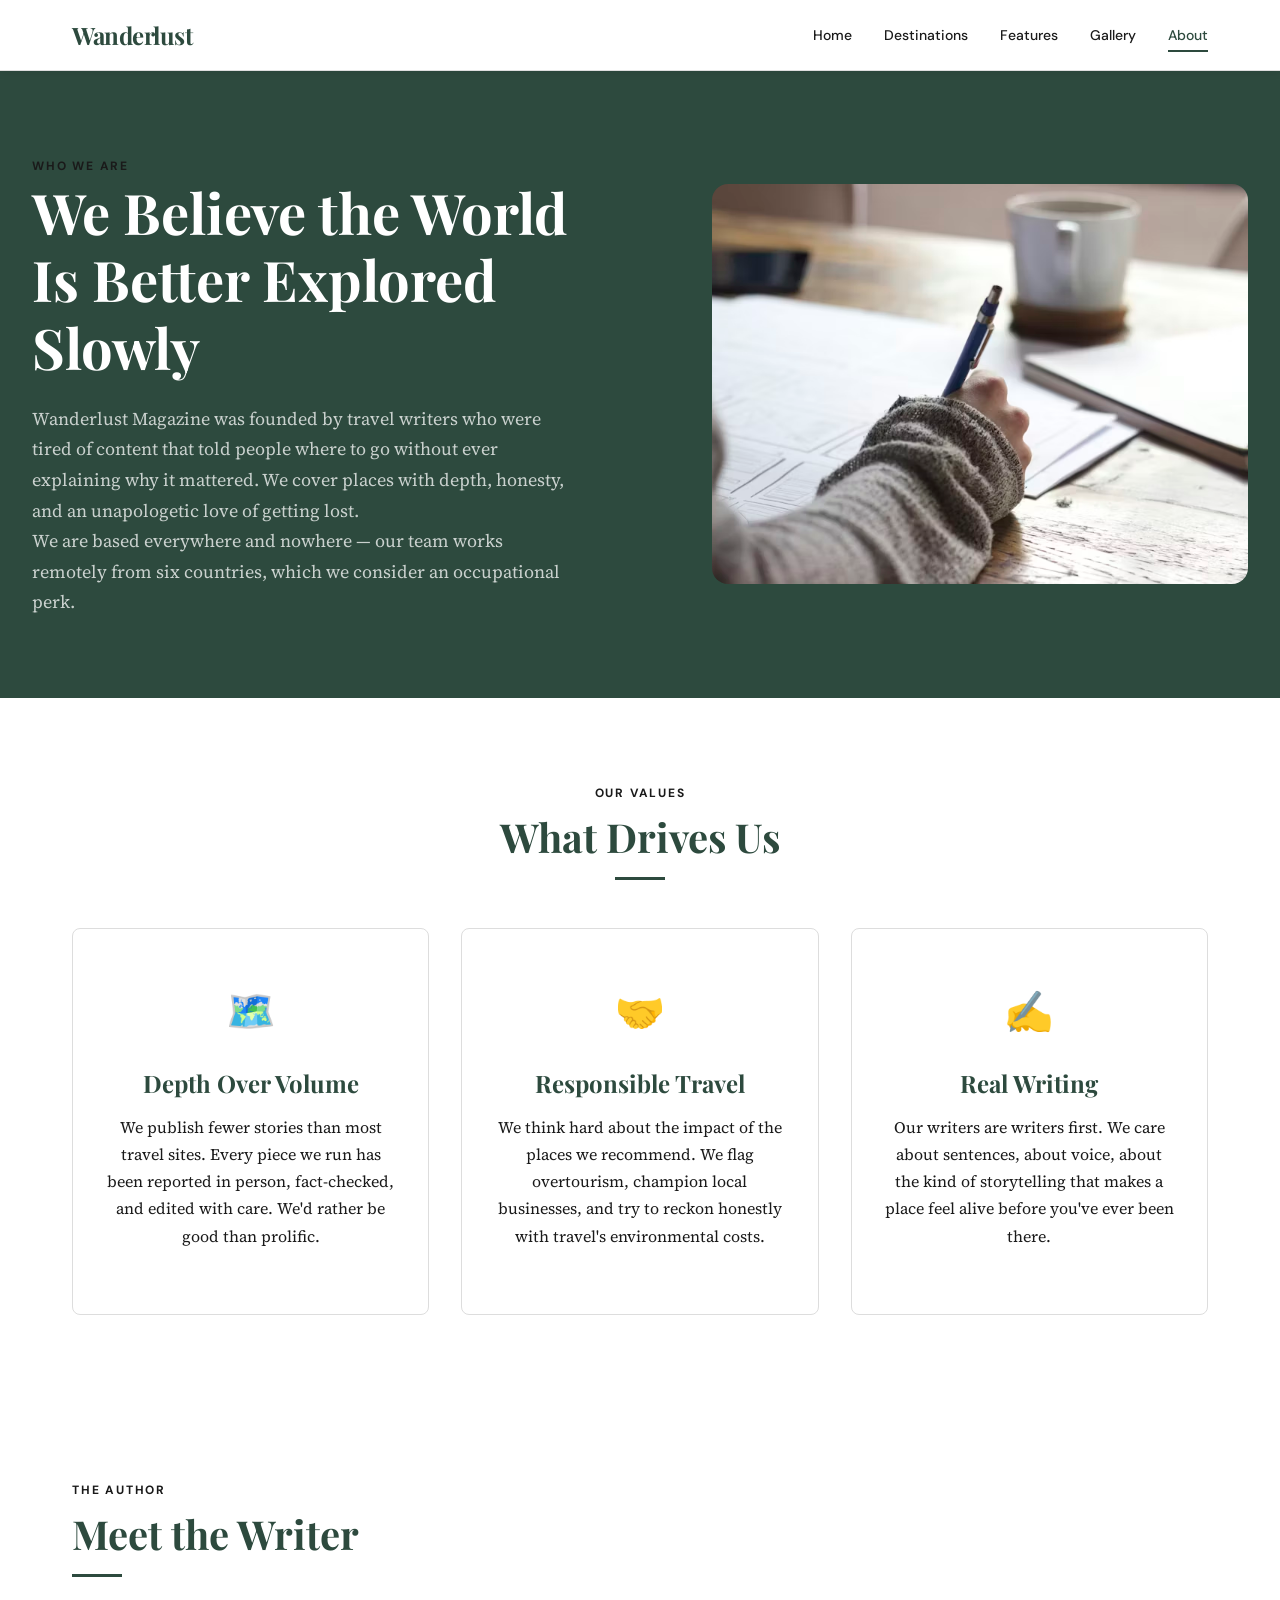
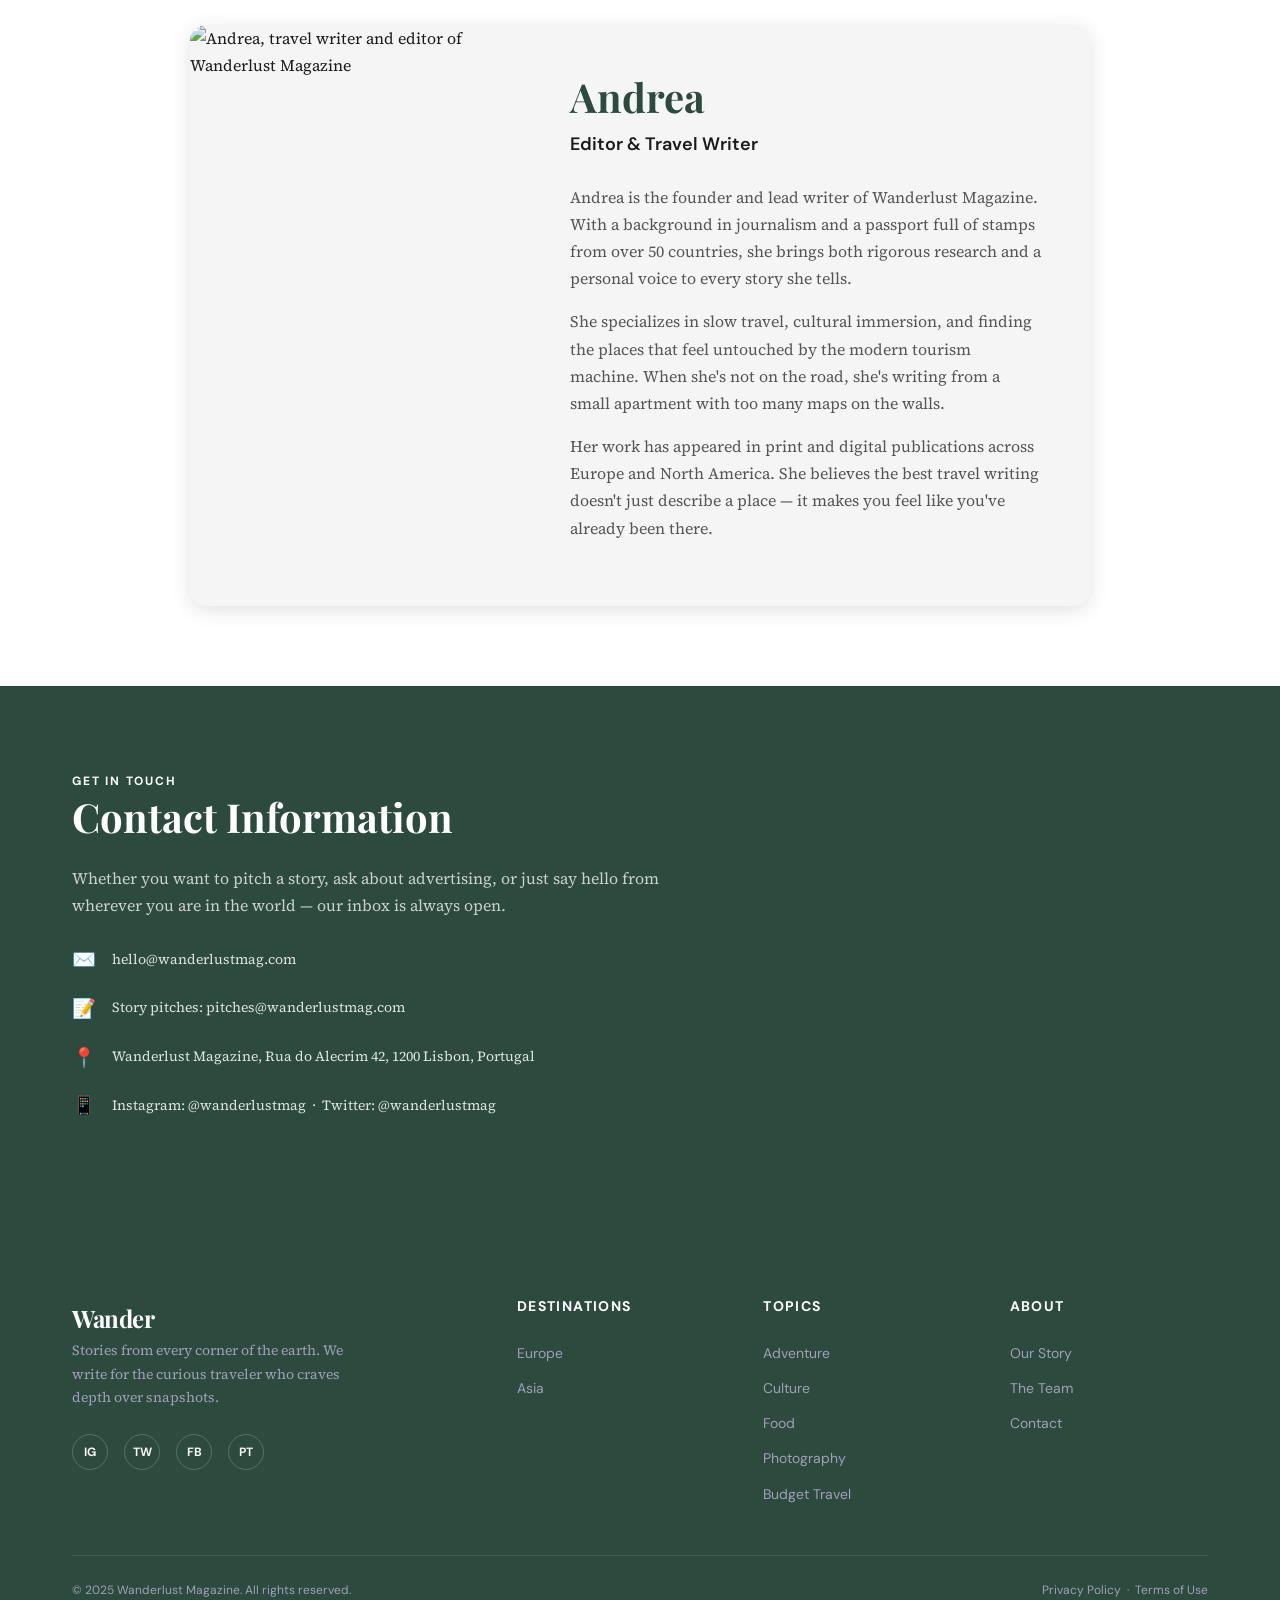
==== travel_magazine/about.html @ 251ea029 "Add files via upload" ====
<!DOCTYPE html>
<html lang="en">
<head>
  <meta charset="UTF-8" />
  <meta name="viewport" content="width=device-width, initial-scale=1.0" />
  <title>About Wanderlust Magazine – Our Story, Mission & Team</title>
  <meta name="description" content="Meet the team behind Wanderlust Magazine. We are travel writers, photographers, and storytellers devoted to finding the world's most overlooked and beautiful places." />
  <link rel="preconnect" href="https://fonts.googleapis.com" />
  <link rel="preconnect" href="https://fonts.gstatic.com" crossorigin />
  <link href="https://fonts.googleapis.com/css2?family=Playfair+Display:ital,wght@0,400;0,700;1,400&family=Source+Serif+4:ital,wght@0,300;0,400;1,300&family=DM+Sans:wght@400;500;600;700&display=swap" rel="stylesheet" />
  <link rel="stylesheet" href="assets/css/style.css" />

  <!-- Extra styles for single-author layout -->
  <style>
    .author-section {
      background: var(--color-white);
    }

    .author-card {
      display: grid;
      grid-template-columns: 300px 1fr;
      gap: var(--space-2xl);
      align-items: start;
      background: var(--color-light);
      border-radius: var(--radius-lg);
      overflow: hidden;
      box-shadow: var(--shadow-md);
      max-width: 900px;
      margin: 0 auto;
    }

    .author-card img {
      width: 100%;
      height: 380px;
      object-fit: cover;
      display: block;
    }

    .author-card-body {
      padding: var(--space-xl) var(--space-xl) var(--space-xl) 0;
    }

    .author-card-body h2 {
      margin-bottom: var(--space-xs);
    }

    .author-card-body .team-role {
      font-family: var(--font-ui);
      font-size: var(--fs-md);
      font-weight: 600;
      color: var(--color-text);
      margin-bottom: var(--space-md);
      display: block;
    }

    .author-card-body p {
      color: var(--color-text-light);
      margin-bottom: var(--space-sm);
    }

    @media (max-width: 768px) {
      .author-card {
        grid-template-columns: 1fr;
      }
      .author-card img {
        height: 300px;
      }
      .author-card-body {
        padding: var(--space-lg);
      }
    }

    /* Contact info only — no form box */
    .contact-info-only {
      background: var(--color-primary);
      padding: var(--space-2xl) 0;
    }

    .contact-info-only .inner {
      max-width: 600px;
    }

    .contact-info-only h2 {
      color: var(--color-white);
      margin-bottom: var(--space-md);
    }

    .contact-info-only p {
      color: rgba(255, 255, 255, 0.75);
      margin-bottom: var(--space-md);
    }

    .contact-detail {
      display: flex;
      align-items: center;
      gap: var(--space-sm);
      margin-bottom: var(--space-sm);
    }

    .contact-detail .icon {
      font-size: 1.2rem;
    }

    .contact-detail p {
      color: rgba(255, 255, 255, 0.85);
      margin: 0;
      font-size: var(--fs-sm);
    }
  </style>
</head>
<body>

  <header class="site-header">
    <div class="container">
      <nav class="nav-wrapper" aria-label="Main navigation">
        <a href="index.html" class="site-logo">Wander<span>lust</span></a>
        <div class="main-nav" id="main-nav">
          <ul>
            <li><a href="index.html">Home</a></li>
            <li><a href="category.html">Destinations</a></li>
            <li><a href="article.html">Features</a></li>
            <li><a href="gallery.html">Gallery</a></li>
            <li><a href="about.html" class="active">About</a></li>
          </ul>
        </div>
        <button class="hamburger" id="hamburger" aria-label="Toggle menu" aria-expanded="false">
          <span></span><span></span><span></span>
        </button>
      </nav>
    </div>
  </header>

  <main>

   
    <section class="section about-hero" aria-labelledby="about-heading">
      <div class="container" style="display: contents;">
        <div class="about-hero-text container">
          <span class="section-label">Who We Are</span>
          <h1 id="about-heading">We Believe the World Is Better Explored Slowly</h1>
          <p>Wanderlust Magazine was founded by travel writers who were tired of content that told people where to go without ever explaining why it mattered. We cover places with depth, honesty, and an unapologetic love of getting lost.</p>
          <p>We are based everywhere and nowhere — our team works remotely from six countries, which we consider an occupational perk.</p>
        </div>
        <div class="about-hero-image container">
          <img
            src="assets/images/about-hero.jpg"
            alt="writer working"
            loading="lazy"
          />
        </div>
      </div>
    </section>

    <section class="section mission-section" aria-labelledby="mission-heading">
      <div class="container">
        <div class="section-header" style="text-align: center;">
          <span class="section-label">Our Values</span>
          <h2 id="mission-heading">What Drives Us</h2>
          <div class="section-divider" style="margin: var(--space-sm) auto 0;"></div>
        </div>
        <div class="mission-grid">
          <div class="mission-card">
            <div class="mission-icon" aria-hidden="true">🗺️</div>
            <h3>Depth Over Volume</h3>
            <p>We publish fewer stories than most travel sites. Every piece we run has been reported in person, fact-checked, and edited with care. We'd rather be good than prolific.</p>
          </div>
          <div class="mission-card">
            <div class="mission-icon" aria-hidden="true">🤝</div>
            <h3>Responsible Travel</h3>
            <p>We think hard about the impact of the places we recommend. We flag overtourism, champion local businesses, and try to reckon honestly with travel's environmental costs.</p>
          </div>
          <div class="mission-card">
            <div class="mission-icon" aria-hidden="true">✍️</div>
            <h3>Real Writing</h3>
            <p>Our writers are writers first. We care about sentences, about voice, about the kind of storytelling that makes a place feel alive before you've ever been there.</p>
          </div>
        </div>
      </div>
    </section>

    <!-- AUTHOR SECTION — single author, Andrea -->
    <section class="section author-section" aria-labelledby="author-heading">
      <div class="container">
        <div class="section-header">
          <span class="section-label">The Author</span>
          <h2 id="author-heading">Meet the Writer</h2>
          <div class="section-divider"></div>
        </div>

        <div class="author-card">

          <img
            src="assets/images/Andrea.jpg"
            alt="Andrea, travel writer and editor of Wanderlust Magazine"
          />
          <div class="author-card-body">
            <h2>Andrea</h2>
            <span class="team-role">Editor &amp; Travel Writer</span>
            <p>Andrea is the founder and lead writer of Wanderlust Magazine. With a background in journalism and a passport full of stamps from over 50 countries, she brings both rigorous research and a personal voice to every story she tells.</p>
            <p>She specializes in slow travel, cultural immersion, and finding the places that feel untouched by the modern tourism machine. When she's not on the road, she's writing from a small apartment with too many maps on the walls.</p>
            <p>Her work has appeared in print and digital publications across Europe and North America. She believes the best travel writing doesn't just describe a place — it makes you feel like you've already been there.</p>
          </div>
        </div>

      </div>
    </section>

   
    <section class="contact-info-only" aria-labelledby="contact-heading">
      <div class="container">
        <div class="inner">
          <span class="section-label" style="color: var(--color-white);">Get in Touch</span>
          <h2 id="contact-heading">Contact Information</h2>
          <p>Whether you want to pitch a story, ask about advertising, or just say hello from wherever you are in the world — our inbox is always open.</p>

          <div class="contact-detail">
            <span class="icon" aria-hidden="true">✉️</span>
            <p>hello@wanderlustmag.com</p>
          </div>
          <div class="contact-detail">
            <span class="icon" aria-hidden="true">📝</span>
            <p>Story pitches: pitches@wanderlustmag.com</p>
          </div>
          <div class="contact-detail">
            <span class="icon" aria-hidden="true">📍</span>
            <p>Wanderlust Magazine, Rua do Alecrim 42, 1200 Lisbon, Portugal</p>
          </div>
          <div class="contact-detail">
            <span class="icon" aria-hidden="true">📱</span>
            <p>Instagram: @wanderlustmag &nbsp;·&nbsp; Twitter: @wanderlustmag</p>
          </div>
        </div>
      </div>
    </section>

  </main>

  <footer class="site-footer">
    <div class="container">
      <div class="footer-grid">
        <div class="footer-brand">
          <a href="index.html" class="site-logo">Wander<span>lust</span></a>
          <p>Stories from every corner of the earth. We write for the curious traveler who craves depth over snapshots.</p>
          <div class="footer-socials">
            <a href="#" aria-label="Instagram">IG</a>
            <a href="#" aria-label="Twitter">TW</a>
            <a href="#" aria-label="Facebook">FB</a>
            <a href="#" aria-label="Pinterest">PT</a>
          </div>
        </div>
        <nav class="footer-col" aria-label="Destinations">
          <h4>Destinations</h4>
          <ul>
            <li><a href="category.html">Europe</a></li>
            <li><a href="category.html">Asia</a></li>
          </ul>
        </nav>
        <nav class="footer-col" aria-label="Topics">
          <h4>Topics</h4>
          <ul>
            <li><a href="category.html">Adventure</a></li>
            <li><a href="category.html">Culture</a></li>
            <li><a href="category.html">Food</a></li>
            <li><a href="gallery.html">Photography</a></li>
            <li><a href="category.html">Budget Travel</a></li>
          </ul>
        </nav>
        <nav class="footer-col" aria-label="About">
          <h4>About</h4>
          <ul>
            <li><a href="about.html">Our Story</a></li>
            <li><a href="about.html">The Team</a></li>
            <li><a href="about.html">Contact</a></li>
          </ul>
        </nav>
      </div>
      <div class="footer-bottom">
        <p>&copy; 2025 Wanderlust Magazine. All rights reserved.</p>
        <p>Privacy Policy &nbsp;·&nbsp; Terms of Use</p>
      </div>
    </div>
  </footer>

  <script>
    const hamburger = document.getElementById('hamburger');
    const mainNav = document.getElementById('main-nav');
    hamburger.addEventListener('click', function () {
      mainNav.classList.toggle('open');
      hamburger.classList.toggle('open');
      hamburger.setAttribute('aria-expanded', mainNav.classList.contains('open'));
    });
  </script>

</body>
</html>
---- travel_magazine/assets/css/style.css ----
/* =============================================
   WANDERLUST MAGAZINE — MAIN STYLESHEET
   CMI 3315 | Project 2 | Spring 2026
   ============================================= */

/* --- CSS Custom Properties (Variables) --- */
:root {
  /* Colors */
  --color-primary: #2d4a3e;
  --color-accent: #2d4a3e;
  --color-accent-dark: #1e3329;
  --color-light: #f5f5f5;
  --color-white: #ffffff;
  --color-text: #1a1a1a;
  --color-text-light: #555555;
  --color-border: #dddddd;
  --color-card-bg: #ffffff;
  --color-footer-bg: #2d4a3e;

  /* Fonts */
  --font-heading: 'Playfair Display', Georgia, serif;
  --font-body: 'Source Serif 4', Georgia, serif;
  --font-ui: 'DM Sans', Arial, sans-serif;

  /* Font Sizes */
  --fs-xs: 0.75rem;
  --fs-sm: 0.875rem;
  --fs-base: 1rem;
  --fs-md: 1.125rem;
  --fs-lg: 1.25rem;
  --fs-xl: 1.5rem;
  --fs-2xl: 2rem;
  --fs-3xl: 2.5rem;
  --fs-4xl: 3.5rem;
  --fs-5xl: 4.5rem;

  /* Spacing */
  --space-xs: 0.5rem;
  --space-sm: 1rem;
  --space-md: 1.5rem;
  --space-lg: 2rem;
  --space-xl: 3rem;
  --space-2xl: 5rem;

  /* Border Radius */
  --radius-sm: 4px;
  --radius-md: 8px;
  --radius-lg: 16px;

  /* Shadows */
  --shadow-sm: 0 2px 8px rgba(0, 0, 0, 0.08);
  --shadow-md: 0 4px 20px rgba(0, 0, 0, 0.12);
  --shadow-lg: 0 8px 40px rgba(0, 0, 0, 0.16);

  /* Transitions */
  --transition: 0.3s ease;
}

/* --- Reset & Base --- */
*, *::before, *::after {
  box-sizing: border-box;
  margin: 0;
  padding: 0;
}

html {
  scroll-behavior: smooth;
}

body {
  font-family: var(--font-body);
  font-size: var(--fs-base);
  color: var(--color-text);
  background-color: var(--color-light);
  line-height: 1.7;
}

img {
  max-width: 100%;
  height: auto;
  display: block;
}

a {
  color: inherit;
  text-decoration: none;
}

ul {
  list-style: none;
}

/* --- Typography --- */
h1, h2, h3, h4, h5 {
  font-family: var(--font-heading);
  line-height: 1.2;
  color: var(--color-primary);
}

h1 { font-size: var(--fs-4xl); }
h2 { font-size: var(--fs-3xl); }
h3 { font-size: var(--fs-2xl); }
h4 { font-size: var(--fs-xl); }
h5 { font-size: var(--fs-lg); }

p { margin-bottom: var(--space-sm); }

.section-label {
  font-family: var(--font-ui);
  font-size: var(--fs-xs);
  font-weight: 700;
  letter-spacing: 0.15em;
  text-transform: uppercase;
  color: var(--color-text);
}

/* --- Layout Utilities --- */
.container {
  max-width: 1200px;
  margin: 0 auto;
  padding: 0 var(--space-lg);
}

.section {
  padding: var(--space-2xl) 0;
}

/* --- Keyframe Animations --- */
@keyframes fadeInUp {
  from {
    opacity: 0;
    transform: translateY(30px);
  }
  to {
    opacity: 1;
    transform: translateY(0);
  }
}

@keyframes fadeIn {
  from { opacity: 0; }
  to   { opacity: 1; }
}

@keyframes slideInLeft {
  from {
    opacity: 0;
    transform: translateX(-30px);
  }
  to {
    opacity: 1;
    transform: translateX(0);
  }
}

@keyframes underlineGrow {
  from { width: 0; }
  to   { width: 100%; }
}

/* --- Navigation --- */
.site-header {
  background-color: var(--color-white);
  border-bottom: 1px solid var(--color-border);
  position: sticky;
  top: 0;
  z-index: 100;
  box-shadow: var(--shadow-sm);
}

.nav-wrapper {
  display: flex;
  align-items: center;
  justify-content: space-between;
  height: 70px;
}

.site-logo {
  font-family: var(--font-heading);
  font-size: var(--fs-xl);
  font-weight: 700;
  color: var(--color-primary);
  letter-spacing: -0.02em;
}

.site-logo span {
  color: var(--color-accent);
}

.main-nav ul {
  display: flex;
  gap: var(--space-lg);
  align-items: center;
}

.main-nav a {
  font-family: var(--font-ui);
  font-size: var(--fs-sm);
  font-weight: 500;
  color: var(--color-text);
  padding: var(--space-xs) 0;
  position: relative;
  transition: color var(--transition);
}

.main-nav a::after {
  content: '';
  position: absolute;
  bottom: 0;
  left: 0;
  width: 0;
  height: 2px;
  background-color: var(--color-accent);
  transition: width var(--transition);
}

.main-nav a:hover {
  color: var(--color-accent);
}

.main-nav a:hover::after {
  width: 100%;
}

.main-nav a.active {
  color: var(--color-accent);
}

.main-nav a.active::after {
  width: 100%;
}

/* Hamburger Menu */
.hamburger {
  display: none;
  flex-direction: column;
  gap: 5px;
  cursor: pointer;
  background: none;
  border: none;
  padding: var(--space-xs);
}

.hamburger span {
  display: block;
  width: 25px;
  height: 2px;
  background-color: var(--color-primary);
  transition: var(--transition);
}

.hamburger.open span:nth-child(1) {
  transform: translateY(7px) rotate(45deg);
}
.hamburger.open span:nth-child(2) {
  opacity: 0;
}
.hamburger.open span:nth-child(3) {
  transform: translateY(-7px) rotate(-45deg);
}

/* --- Footer --- */
.site-footer {
  background-color: var(--color-footer-bg);
  color: var(--color-light);
  padding: var(--space-2xl) 0 var(--space-lg);
}

.footer-grid {
  display: grid;
  grid-template-columns: 2fr 1fr 1fr 1fr;
  gap: var(--space-xl);
  margin-bottom: var(--space-xl);
}

.footer-brand .site-logo {
  color: var(--color-white);
  margin-bottom: var(--space-sm);
}

.footer-brand p {
  font-size: var(--fs-sm);
  color: #a0a0b8;
  margin-bottom: var(--space-md);
  max-width: 280px;
}

.footer-socials {
  display: flex;
  gap: var(--space-sm);
}

.footer-socials a {
  display: flex;
  align-items: center;
  justify-content: center;
  width: 36px;
  height: 36px;
  border: 1px solid rgba(255, 255, 255, 0.2);
  border-radius: 50%;
  font-family: var(--font-ui);
  font-size: var(--fs-xs);
  font-weight: 700;
  color: var(--color-light);
  transition: var(--transition);
}

.footer-socials a:hover {
  background-color: var(--color-accent);
  border-color: var(--color-accent);
}

.footer-col h4 {
  font-family: var(--font-ui);
  font-size: var(--fs-sm);
  font-weight: 700;
  letter-spacing: 0.1em;
  text-transform: uppercase;
  color: var(--color-white);
  margin-bottom: var(--space-md);
}

.footer-col ul {
  display: flex;
  flex-direction: column;
  gap: var(--space-xs);
}

.footer-col a {
  font-family: var(--font-ui);
  font-size: var(--fs-sm);
  color: #a0a0b8;
  transition: color var(--transition);
}

.footer-col a:hover {
  color: var(--color-accent);
}

.footer-bottom {
  border-top: 1px solid rgba(255, 255, 255, 0.1);
  padding-top: var(--space-md);
  display: flex;
  justify-content: space-between;
  align-items: center;
}

.footer-bottom p {
  font-family: var(--font-ui);
  font-size: var(--fs-xs);
  color: #a0a0b8;
  margin: 0;
}

/* --- Article Cards --- */
.article-card {
  background: var(--color-card-bg);
  border-radius: var(--radius-md);
  overflow: hidden;
  box-shadow: var(--shadow-sm);
  transition: transform var(--transition), box-shadow var(--transition);
  animation: fadeInUp 0.6s ease both;
}

.article-card:hover {
  transform: translateY(-6px);
  box-shadow: var(--shadow-md);
}

.card-image {
  width: 100%;
  height: 200px;
  object-fit: cover;
  transition: transform 0.4s ease;
}

.article-card:hover .card-image {
  transform: scale(1.04);
}

.card-image-wrapper {
  overflow: hidden;
}

.card-body {
  padding: var(--space-md);
}

.card-category {
  font-family: var(--font-ui);
  font-size: var(--fs-xs);
  font-weight: 700;
  letter-spacing: 0.1em;
  text-transform: uppercase;
  color: var(--color-text);
  margin-bottom: var(--space-xs);
}

.card-title {
  font-family: var(--font-heading);
  font-size: var(--fs-lg);
  line-height: 1.3;
  margin-bottom: var(--space-xs);
  color: var(--color-primary);
}

.card-title a:hover {
  color: var(--color-accent);
}

.card-excerpt {
  font-size: var(--fs-sm);
  color: var(--color-text-light);
  line-height: 1.6;
  margin-bottom: var(--space-sm);
}

.card-meta {
  font-family: var(--font-ui);
  font-size: var(--fs-xs);
  color: var(--color-text-light);
  display: flex;
  gap: var(--space-sm);
}

/* --- Section Headers --- */
.section-header {
  margin-bottom: var(--space-xl);
}

.section-header h2 {
  margin-top: var(--space-xs);
  margin-bottom: var(--space-xs);
}

.section-divider {
  width: 50px;
  height: 3px;
  background-color: var(--color-accent);
  margin-top: var(--space-sm);
}

/* =============================================
   HOMEPAGE STYLES
   ============================================= */

/* Hero Section */
.hero {
  position: relative;
  height: 85vh;
  min-height: 500px;
  overflow: hidden;
  display: flex;
  align-items: flex-end;
}

.hero-image {
  position: absolute;
  inset: 0;
  width: 100%;
  height: 100%;
  object-fit: cover;
}

.hero-overlay {
  position: absolute;
  inset: 0;
  background: linear-gradient(
    to top,
    rgba(26, 26, 46, 0.92) 0%,
    rgba(26, 26, 46, 0.4) 60%,
    transparent 100%
  );
}

.hero-content {
  position: relative;
  z-index: 2;
  padding: var(--space-2xl) 0;
  animation: fadeInUp 0.8s ease both;
}

.hero-content .section-label {
  color: var(--color-accent);
  margin-bottom: var(--space-sm);
}

.hero-title {
  font-size: var(--fs-5xl);
  color: var(--color-white);
  max-width: 700px;
  margin-bottom: var(--space-md);
  line-height: 1.1;
}

.hero-excerpt {
  font-size: var(--fs-md);
  color: rgba(255, 255, 255, 0.8);
  max-width: 550px;
  margin-bottom: var(--space-lg);
}

.hero-meta {
  font-family: var(--font-ui);
  font-size: var(--fs-sm);
  color: rgba(255, 255, 255, 0.6);
  margin-bottom: var(--space-md);
}

.btn {
  display: inline-block;
  font-family: var(--font-ui);
  font-size: var(--fs-sm);
  font-weight: 600;
  padding: 0.75rem 1.75rem;
  border-radius: var(--radius-sm);
  transition: var(--transition);
  cursor: pointer;
}

.btn-primary {
  background-color: var(--color-accent);
  color: var(--color-white);
}

.btn-primary:hover {
  background-color: var(--color-accent-dark);
}

.btn-outline {
  border: 2px solid var(--color-accent);
  color: var(--color-accent);
  background: transparent;
}

.btn-outline:hover {
  background-color: var(--color-accent);
  color: var(--color-white);
}

/* Recent Articles Grid */
.articles-grid {
  display: grid;
  grid-template-columns: repeat(3, 1fr);
  gap: var(--space-lg);
}

/* Featured Section (2-col) */
.featured-grid {
  display: grid;
  grid-template-columns: 1.5fr 1fr;
  gap: var(--space-lg);
}

.featured-card {
  background: var(--color-card-bg);
  border-radius: var(--radius-md);
  overflow: hidden;
  box-shadow: var(--shadow-sm);
  transition: transform var(--transition), box-shadow var(--transition);
}

.featured-card:hover {
  transform: translateY(-5px);
  box-shadow: var(--shadow-md);
}

.featured-card img {
  width: 100%;
  height: 340px;
  object-fit: cover;
  transition: transform 0.4s ease;
}

.featured-card:hover img {
  transform: scale(1.03);
}

.featured-card-img-wrap {
  overflow: hidden;
}

.featured-card .card-body {
  padding: var(--space-lg);
}

.featured-card .card-title {
  font-size: var(--fs-2xl);
}

.sidebar-cards {
  display: flex;
  flex-direction: column;
  gap: var(--space-md);
}

.sidebar-card {
  display: flex;
  gap: var(--space-md);
  background: var(--color-card-bg);
  border-radius: var(--radius-md);
  overflow: hidden;
  box-shadow: var(--shadow-sm);
  transition: transform var(--transition), box-shadow var(--transition);
}

.sidebar-card:hover {
  transform: translateY(-3px);
  box-shadow: var(--shadow-md);
}

.sidebar-card img {
  width: 130px;
  height: 100%;
  min-height: 110px;
  object-fit: cover;
  flex-shrink: 0;
  transition: transform 0.4s ease;
}

.sidebar-card:hover img {
  transform: scale(1.05);
}

.sidebar-card-img-wrap {
  overflow: hidden;
  flex-shrink: 0;
}

.sidebar-card .card-body {
  padding: var(--space-sm);
  display: flex;
  flex-direction: column;
  justify-content: center;
}

.sidebar-card .card-title {
  font-size: var(--fs-base);
}

/* Newsletter Banner */
.newsletter-section {
  background-color: var(--color-primary);
  padding: var(--space-2xl) 0;
  text-align: center;
}

.newsletter-section h2 {
  color: var(--color-white);
  margin-bottom: var(--space-xs);
}

.newsletter-section p {
  color: rgba(255, 255, 255, 0.7);
  margin-bottom: var(--space-lg);
}

.newsletter-form {
  display: flex;
  justify-content: center;
  gap: var(--space-sm);
  max-width: 500px;
  margin: 0 auto;
}

.newsletter-form input {
  flex: 1;
  padding: 0.75rem var(--space-md);
  border: none;
  border-radius: var(--radius-sm);
  font-family: var(--font-ui);
  font-size: var(--fs-sm);
}

.newsletter-form input:focus {
  outline: 2px solid var(--color-accent);
}

/* =============================================
   ARTICLE PAGE STYLES
   ============================================= */

.article-hero {
  position: relative;
  height: 60vh;
  min-height: 400px;
  overflow: hidden;
  display: flex;
  align-items: flex-end;
}

.article-hero img {
  position: absolute;
  inset: 0;
  width: 100%;
  height: 100%;
  object-fit: cover;
}

.article-hero-overlay {
  position: absolute;
  inset: 0;
  background: linear-gradient(
    to top,
    rgba(26, 26, 46, 0.88) 0%,
    rgba(26, 26, 46, 0.3) 60%,
    transparent 100%
  );
}

.article-hero-content {
  position: relative;
  z-index: 2;
  padding-bottom: var(--space-xl);
  animation: fadeInUp 0.7s ease both;
}

.article-hero-content h1 {
  color: var(--color-white);
  font-size: var(--fs-4xl);
  max-width: 800px;
  margin-bottom: var(--space-md);
}

.article-byline {
  font-family: var(--font-ui);
  font-size: var(--fs-sm);
  color: rgba(255, 255, 255, 0.7);
  display: flex;
  gap: var(--space-md);
}

/* Article layout: main content + sidebar */
.article-layout {
  display: grid;
  grid-template-columns: 1fr 300px;
  gap: var(--space-2xl);
  padding: var(--space-2xl) 0;
}

.article-body {
  font-size: var(--fs-md);
  line-height: 1.8;
  color: var(--color-text);
  max-width: 720px;
}

.article-body p {
  margin-bottom: var(--space-md);
}

.article-body h2 {
  font-size: var(--fs-2xl);
  margin: var(--space-xl) 0 var(--space-md);
}

.article-body h3 {
  font-size: var(--fs-xl);
  margin: var(--space-lg) 0 var(--space-sm);
}

/* Pull Quote */
.pull-quote {
  border-left: 4px solid var(--color-accent);
  padding: var(--space-md) var(--space-xl);
  margin: var(--space-xl) 0;
  background-color: var(--color-white);
  border-radius: 0 var(--radius-md) var(--radius-md) 0;
}

.pull-quote blockquote {
  font-family: var(--font-heading);
  font-size: var(--fs-2xl);
  font-style: italic;
  color: var(--color-primary);
  line-height: 1.4;
}

.pull-quote cite {
  display: block;
  font-family: var(--font-ui);
  font-size: var(--fs-sm);
  color: var(--color-text-light);
  margin-top: var(--space-sm);
  font-style: normal;
}

/* Article Sidebar */
.article-sidebar {
  position: sticky;
  top: 90px;
  height: fit-content;
}

.sidebar-widget {
  background: var(--color-white);
  border-radius: var(--radius-md);
  padding: var(--space-lg);
  margin-bottom: var(--space-lg);
  box-shadow: var(--shadow-sm);
}

.sidebar-widget h3 {
  font-family: var(--font-ui);
  font-size: var(--fs-sm);
  font-weight: 700;
  text-transform: uppercase;
  letter-spacing: 0.1em;
  color: var(--color-text-light);
  margin-bottom: var(--space-md);
  padding-bottom: var(--space-xs);
  border-bottom: 2px solid var(--color-border);
}

.related-article {
  display: flex;
  gap: var(--space-sm);
  margin-bottom: var(--space-md);
  padding-bottom: var(--space-md);
  border-bottom: 1px solid var(--color-border);
}

.related-article:last-child {
  margin-bottom: 0;
  padding-bottom: 0;
  border-bottom: none;
}

.related-article img {
  width: 70px;
  height: 70px;
  object-fit: cover;
  border-radius: var(--radius-sm);
  flex-shrink: 0;
}

.related-article h4 {
  font-size: var(--fs-sm);
  line-height: 1.4;
}

.related-article h4 a:hover {
  color: var(--color-accent);
}

.related-article span {
  font-family: var(--font-ui);
  font-size: var(--fs-xs);
  color: var(--color-text-light);
}

/* Tags */
.article-tags {
  display: flex;
  flex-wrap: wrap;
  gap: var(--space-xs);
  margin-top: var(--space-xl);
}

.tag {
  font-family: var(--font-ui);
  font-size: var(--fs-xs);
  font-weight: 600;
  padding: 0.3rem 0.8rem;
  background: var(--color-light);
  border: 1px solid var(--color-border);
  border-radius: 100px;
  color: var(--color-text-light);
  transition: var(--transition);
}

.tag:hover {
  background: var(--color-accent);
  color: var(--color-white);
  border-color: var(--color-accent);
}

/* =============================================
   CATEGORY PAGE STYLES
   ============================================= */

.category-header {
  background-color: var(--color-primary);
  padding: var(--space-2xl) 0;
  text-align: center;
  animation: fadeIn 0.6s ease;
}

.category-header .section-label {
  color: var(--color-white);
  margin-bottom: var(--space-sm);
}

.category-header h1 {
  color: var(--color-white);
  margin-bottom: var(--space-sm);
}

.category-header p {
  color: rgba(255, 255, 255, 0.7);
  max-width: 600px;
  margin: 0 auto;
  font-size: var(--fs-md);
}

.category-filter {
  display: flex;
  gap: var(--space-sm);
  margin-bottom: var(--space-xl);
  flex-wrap: wrap;
}

.filter-btn {
  font-family: var(--font-ui);
  font-size: var(--fs-sm);
  font-weight: 600;
  padding: 0.5rem 1.25rem;
  border-radius: 100px;
  border: 2px solid var(--color-border);
  background: var(--color-white);
  color: var(--color-text-light);
  cursor: pointer;
  transition: var(--transition);
}

.filter-btn:hover,
.filter-btn.active {
  background: var(--color-accent);
  border-color: var(--color-accent);
  color: var(--color-white);
}

.category-grid {
  display: grid;
  grid-template-columns: repeat(3, 1fr);
  gap: var(--space-lg);
}

/* Pagination */
.pagination {
  display: flex;
  justify-content: center;
  gap: var(--space-xs);
  margin-top: var(--space-2xl);
}

.pagination a {
  font-family: var(--font-ui);
  font-size: var(--fs-sm);
  font-weight: 600;
  display: flex;
  align-items: center;
  justify-content: center;
  width: 40px;
  height: 40px;
  border-radius: var(--radius-sm);
  border: 1px solid var(--color-border);
  background: var(--color-white);
  color: var(--color-text);
  transition: var(--transition);
}

.pagination a:hover,
.pagination a.active {
  background: var(--color-accent);
  border-color: var(--color-accent);
  color: var(--color-white);
}

/* =============================================
   ABOUT PAGE STYLES
   ============================================= */

.about-hero {
  background-color: var(--color-primary);
  padding: var(--space-2xl) 0;
  display: grid;
  grid-template-columns: 1fr 1fr;
  gap: var(--space-2xl);
  align-items: center;
}

.about-hero-text .section-label {
  margin-bottom: var(--space-sm);
}

.about-hero-text h1 {
  color: var(--color-white);
  margin-bottom: var(--space-md);
}

.about-hero-text p {
  color: rgba(255, 255, 255, 0.75);
  font-size: var(--fs-md);
  margin-bottom: 0;
}

.about-hero-image img {
  border-radius: var(--radius-lg);
  width: 100%;
  height: 400px;
  object-fit: cover;
}

/* Mission Section */
.mission-section {
  background: var(--color-white);
}

.mission-grid {
  display: grid;
  grid-template-columns: repeat(3, 1fr);
  gap: var(--space-lg);
  margin-top: var(--space-xl);
}

.mission-card {
  text-align: center;
  padding: var(--space-xl) var(--space-lg);
  border: 1px solid var(--color-border);
  border-radius: var(--radius-md);
  transition: var(--transition);
}

.mission-card:hover {
  border-color: var(--color-accent);
  box-shadow: var(--shadow-md);
}

.mission-icon {
  font-size: 2.5rem;
  margin-bottom: var(--space-md);
}

.mission-card h3 {
  font-size: var(--fs-xl);
  margin-bottom: var(--space-sm);
}

/* Team Section */
.team-grid {
  display: grid;
  grid-template-columns: repeat(4, 1fr);
  gap: var(--space-lg);
}

.team-card {
  text-align: center;
  animation: fadeInUp 0.5s ease both;
}

.team-card:nth-child(2) { animation-delay: 0.1s; }
.team-card:nth-child(3) { animation-delay: 0.2s; }
.team-card:nth-child(4) { animation-delay: 0.3s; }

.team-card img {
  width: 100%;
  height: 240px;
  object-fit: cover;
  border-radius: var(--radius-md);
  margin-bottom: var(--space-md);
  transition: transform var(--transition);
}

.team-card:hover img {
  transform: scale(1.03);
}

.team-card h3 {
  font-size: var(--fs-lg);
  margin-bottom: var(--space-xs);
}

.team-role {
  font-family: var(--font-ui);
  font-size: var(--fs-sm);
  color: var(--color-text);
  font-weight: 600;
  margin-bottom: var(--space-xs);
}

.team-bio {
  font-size: var(--fs-sm);
  color: var(--color-text-light);
}

/* Contact Section */
.contact-section {
  background: var(--color-primary);
  padding: var(--space-2xl) 0;
}

.contact-grid {
  display: grid;
  grid-template-columns: 1fr 1fr;
  gap: var(--space-2xl);
  align-items: start;
}

.contact-info h2 {
  color: var(--color-white);
  margin-bottom: var(--space-md);
}

.contact-info p {
  color: rgba(255, 255, 255, 0.7);
  margin-bottom: var(--space-md);
}

.contact-detail {
  display: flex;
  align-items: center;
  gap: var(--space-sm);
  margin-bottom: var(--space-sm);
}

.contact-detail .icon {
  font-size: 1.2rem;
}

.contact-detail p {
  color: rgba(255, 255, 255, 0.8);
  margin: 0;
  font-size: var(--fs-sm);
}

.contact-form {
  background: rgba(255, 255, 255, 0.05);
  padding: var(--space-xl);
  border-radius: var(--radius-md);
  border: 1px solid rgba(255, 255, 255, 0.1);
}

.form-group {
  margin-bottom: var(--space-md);
}

.form-group label {
  display: block;
  font-family: var(--font-ui);
  font-size: var(--fs-sm);
  font-weight: 600;
  color: rgba(255, 255, 255, 0.8);
  margin-bottom: var(--space-xs);
}

.form-group input,
.form-group textarea {
  width: 100%;
  padding: 0.75rem var(--space-sm);
  background: rgba(255, 255, 255, 0.1);
  border: 1px solid rgba(255, 255, 255, 0.2);
  border-radius: var(--radius-sm);
  color: var(--color-white);
  font-family: var(--font-body);
  font-size: var(--fs-sm);
  transition: border-color var(--transition);
}

.form-group input:focus,
.form-group textarea:focus {
  outline: none;
  border-color: var(--color-accent);
}

.form-group textarea {
  height: 130px;
  resize: vertical;
}

/* =============================================
   GALLERY PAGE STYLES
   ============================================= */

.gallery-header {
  background: var(--color-primary);
  padding: var(--space-2xl) 0;
  text-align: center;
}

.gallery-header h1 {
  color: var(--color-white);
  margin-bottom: var(--space-sm);
}

.gallery-header p {
  color: rgba(255, 255, 255, 0.7);
  max-width: 600px;
  margin: 0 auto;
}

/* Gallery Grid using CSS Grid */
.photo-gallery {
  display: grid;
  grid-template-columns: repeat(4, 1fr);
  grid-auto-rows: 250px;
  gap: var(--space-sm);
}

.gallery-item {
  overflow: hidden;
  border-radius: var(--radius-sm);
  cursor: pointer;
  position: relative;
}

/* Make some items larger */
.gallery-item.wide {
  grid-column: span 2;
}

.gallery-item.tall {
  grid-row: span 2;
}

.gallery-item.featured {
  grid-column: span 2;
  grid-row: span 2;
}

.gallery-item img {
  width: 100%;
  height: 100%;
  object-fit: cover;
  transition: transform 0.5s ease;
}

.gallery-item:hover img {
  transform: scale(1.08);
}

.gallery-caption {
  position: absolute;
  bottom: 0;
  left: 0;
  right: 0;
  padding: var(--space-sm) var(--space-md);
  background: linear-gradient(to top, rgba(0,0,0,0.8), transparent);
  color: var(--color-white);
  transform: translateY(100%);
  transition: transform var(--transition);
}

.gallery-item:hover .gallery-caption {
  transform: translateY(0);
}

.gallery-caption h4 {
  color: var(--color-white);
  font-size: var(--fs-base);
  margin-bottom: 2px;
}

.gallery-caption span {
  font-family: var(--font-ui);
  font-size: var(--fs-xs);
  color: rgba(255, 255, 255, 0.7);
}

/* Destinations Spotlight */
.destinations-grid {
  display: grid;
  grid-template-columns: repeat(3, 1fr);
  gap: var(--space-lg);
}

.destination-card {
  position: relative;
  border-radius: var(--radius-md);
  overflow: hidden;
  height: 300px;
  cursor: pointer;
  transition: transform var(--transition);
}

.destination-card:hover {
  transform: scale(1.02);
}

.destination-card img {
  width: 100%;
  height: 100%;
  object-fit: cover;
  transition: transform 0.5s ease;
}

.destination-card:hover img {
  transform: scale(1.07);
}

.destination-overlay {
  position: absolute;
  inset: 0;
  background: linear-gradient(to top, rgba(0,0,0,0.75) 0%, transparent 60%);
  display: flex;
  flex-direction: column;
  justify-content: flex-end;
  padding: var(--space-lg);
}

.destination-overlay h3 {
  color: var(--color-white);
  font-size: var(--fs-2xl);
  margin-bottom: 4px;
}

.destination-overlay span {
  font-family: var(--font-ui);
  font-size: var(--fs-sm);
  color: rgba(255, 255, 255, 0.8);
}

/* =============================================
   RESPONSIVE DESIGN — TABLET (768px)
   ============================================= */

@media (max-width: 768px) {
  /* Typography */
  h1 { font-size: var(--fs-3xl); }
  h2 { font-size: var(--fs-2xl); }

  /* Navigation */
  .hamburger {
    display: flex;
  }

  .main-nav {
    display: none;
    position: absolute;
    top: 70px;
    left: 0;
    right: 0;
    background: var(--color-white);
    border-top: 1px solid var(--color-border);
    border-bottom: 1px solid var(--color-border);
    padding: var(--space-md);
    box-shadow: var(--shadow-md);
    z-index: 99;
  }

  .main-nav.open {
    display: block;
    animation: fadeInUp 0.3s ease;
  }

  .main-nav ul {
    flex-direction: column;
    gap: 0;
  }

  .main-nav a {
    display: block;
    padding: var(--space-sm) 0;
    border-bottom: 1px solid var(--color-border);
    font-size: var(--fs-base);
  }

  /* Hero */
  .hero-title { font-size: var(--fs-3xl); }

  /* Grids */
  .articles-grid,
  .category-grid { grid-template-columns: repeat(2, 1fr); }

  .featured-grid { grid-template-columns: 1fr; }

  .footer-grid { grid-template-columns: 1fr 1fr; }

  .article-layout { grid-template-columns: 1fr; }
  .article-sidebar { position: static; }

  .about-hero { grid-template-columns: 1fr; }
  .about-hero-image { display: none; }

  .mission-grid { grid-template-columns: 1fr 1fr; }

  .team-grid { grid-template-columns: repeat(2, 1fr); }

  .contact-grid { grid-template-columns: 1fr; }

  .photo-gallery { grid-template-columns: repeat(2, 1fr); }
  .gallery-item.featured { grid-column: span 2; }

  .destinations-grid { grid-template-columns: 1fr 1fr; }
}

/* =============================================
   RESPONSIVE DESIGN — MOBILE (480px)
   ============================================= */

@media (max-width: 480px) {
  :root {
    --space-2xl: 3rem;
  }

  /* Typography */
  h1 { font-size: var(--fs-2xl); }
  h2 { font-size: var(--fs-xl); }

  /* Hero */
  .hero { height: 70vh; }
  .hero-title { font-size: var(--fs-2xl); }
  .hero-excerpt { display: none; }

  /* Grids go single column */
  .articles-grid,
  .category-grid,
  .mission-grid,
  .destinations-grid { grid-template-columns: 1fr; }

  .team-grid { grid-template-columns: 1fr 1fr; }

  .footer-grid { grid-template-columns: 1fr; }

  .footer-bottom {
    flex-direction: column;
    gap: var(--space-xs);
    text-align: center;
  }

  .newsletter-form {
    flex-direction: column;
  }

  .photo-gallery {
    grid-template-columns: 1fr;
    grid-auto-rows: 220px;
  }

  .gallery-item.wide,
  .gallery-item.tall,
  .gallery-item.featured {
    grid-column: span 1;
    grid-row: span 1;
  }

  .article-hero-content h1 {
    font-size: var(--fs-2xl);
  }

  .sidebar-card img {
    width: 90px;
  }
}
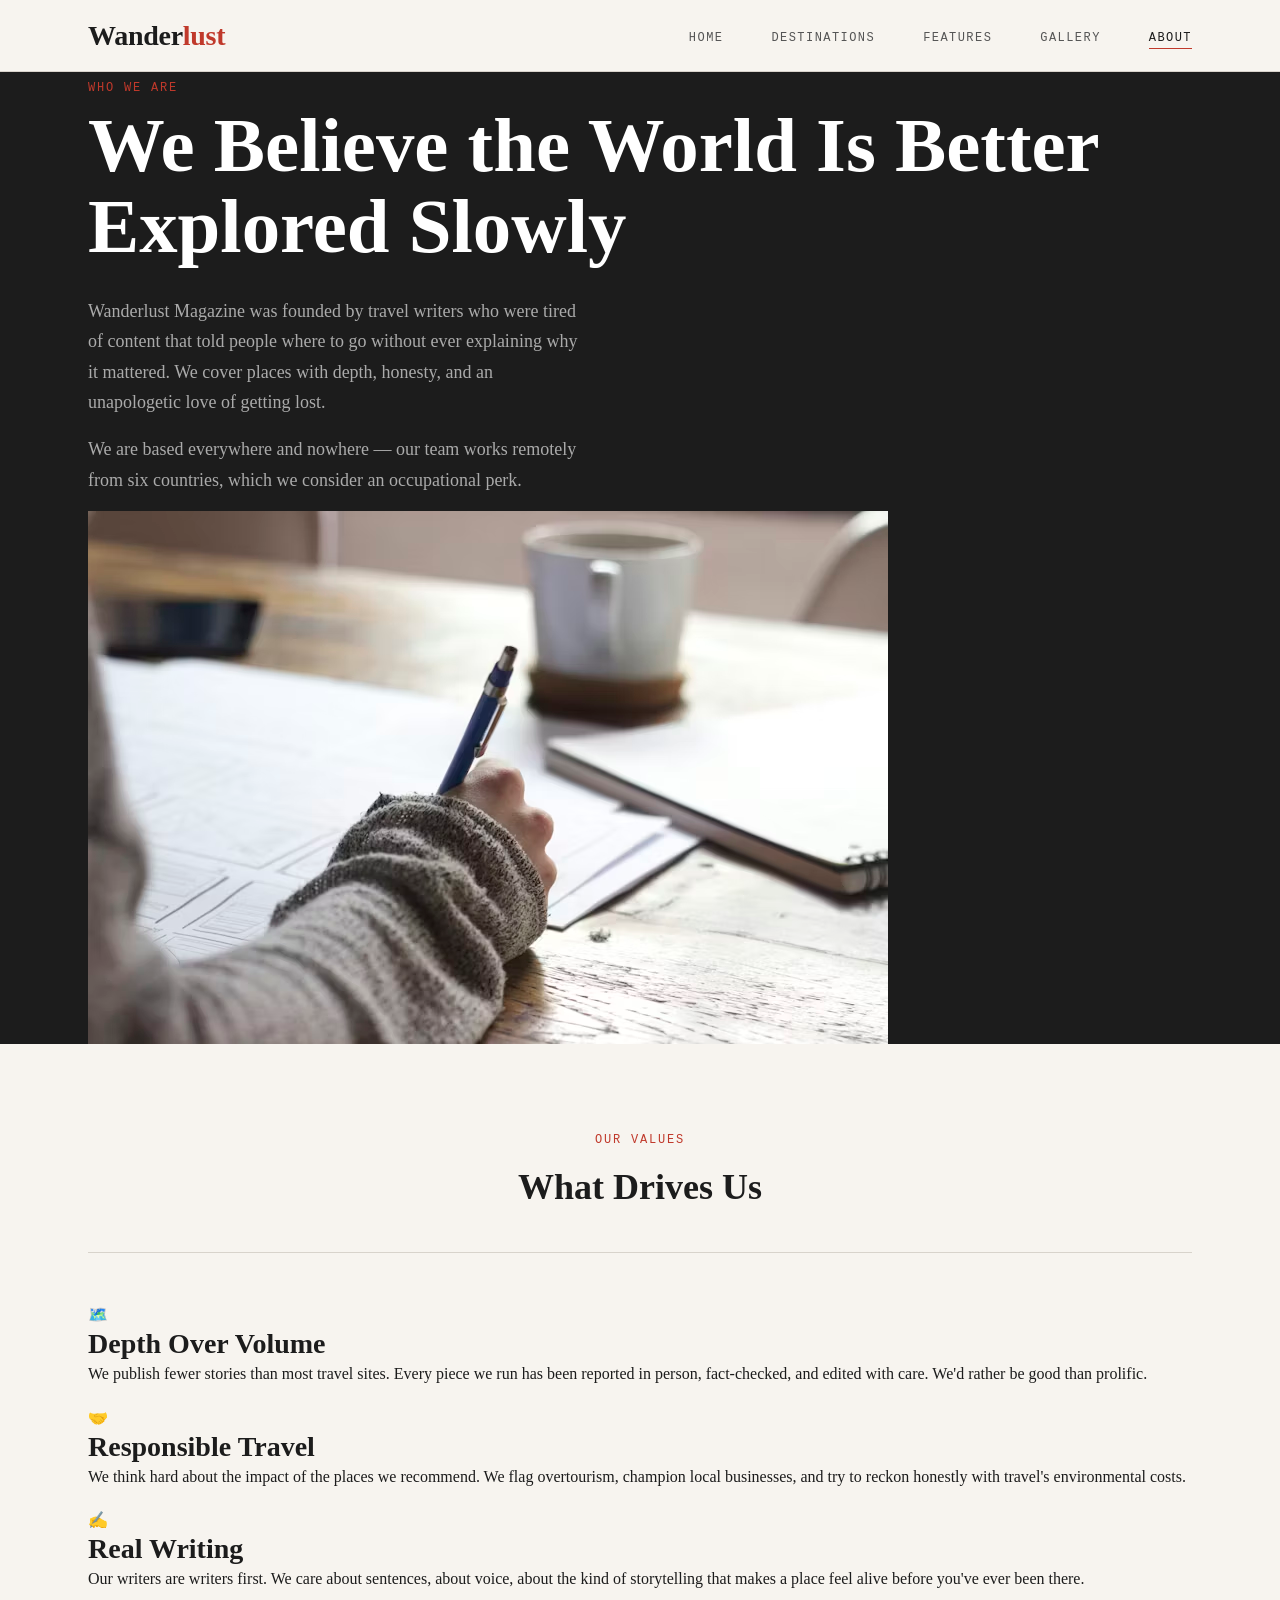
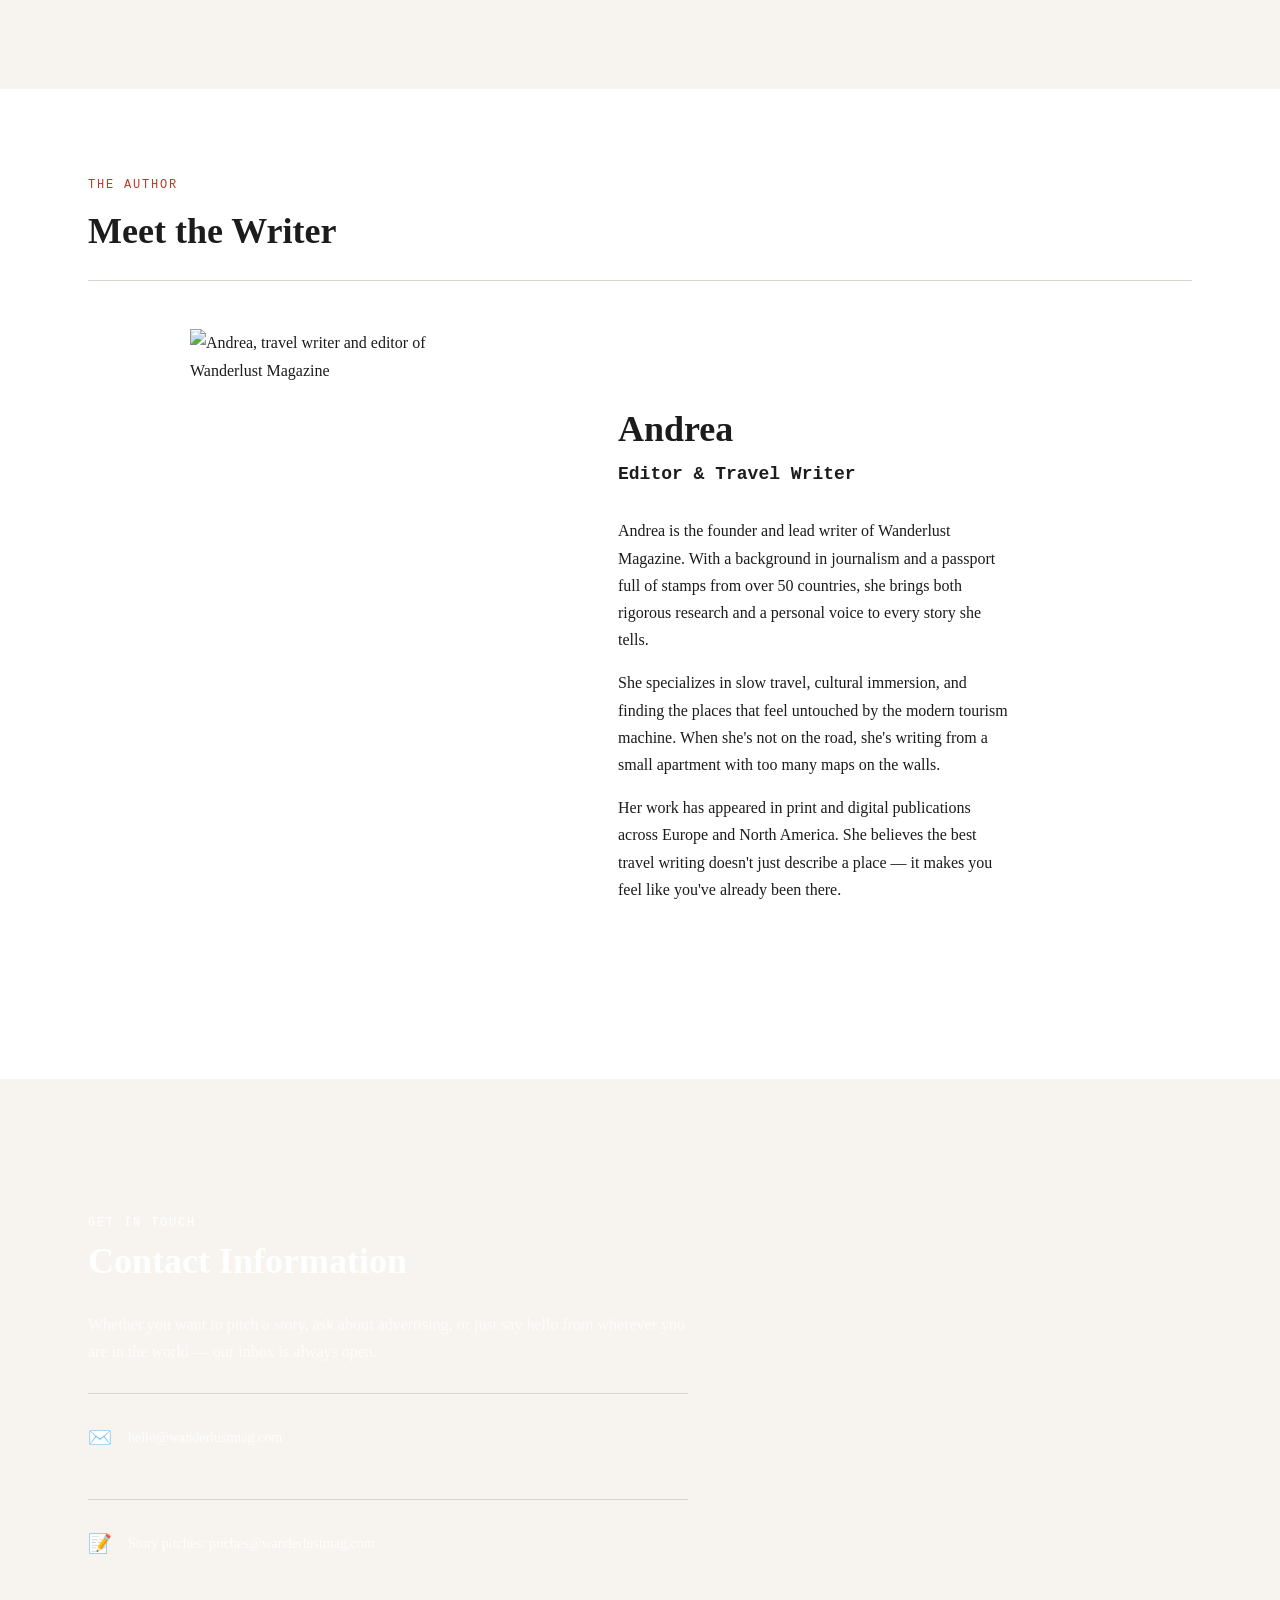
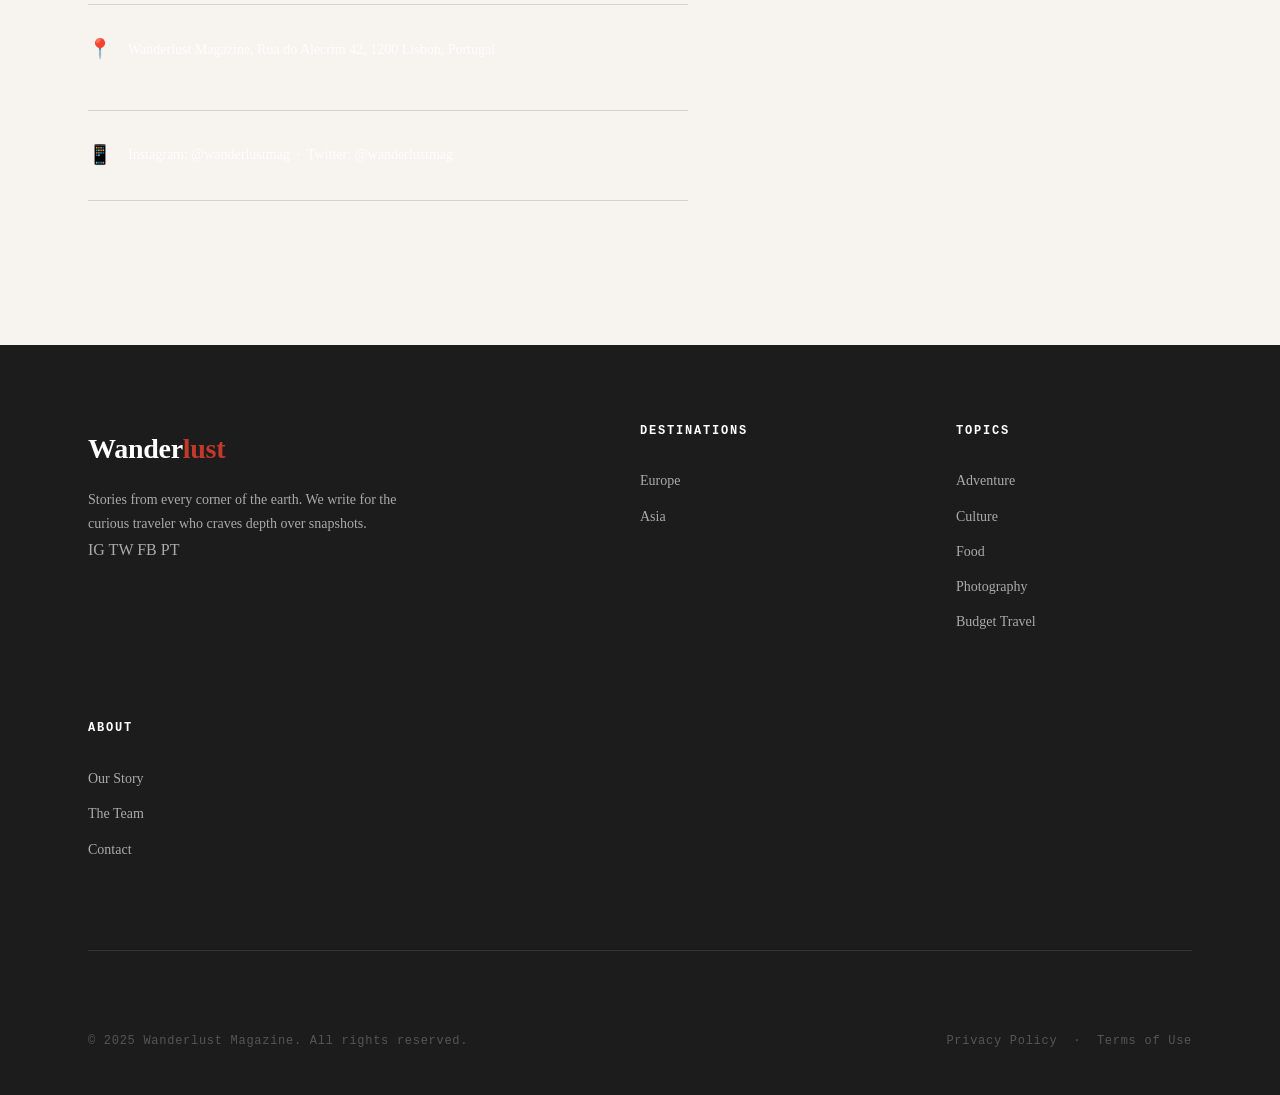
==== commit b911c543: "about.html" ====
--- a/travel_magazine/about.html
+++ b/travel_magazine/about.html
@@ -8,7 +8,7 @@
   <link rel="preconnect" href="https://fonts.googleapis.com" />
   <link rel="preconnect" href="https://fonts.gstatic.com" crossorigin />
   <link href="https://fonts.googleapis.com/css2?family=Playfair+Display:ital,wght@0,400;0,700;1,400&family=Source+Serif+4:ital,wght@0,300;0,400;1,300&family=DM+Sans:wght@400;500;600;700&display=swap" rel="stylesheet" />
-  <link rel="stylesheet" href="assets/css/style.css" />
+  <link rel="stylesheet" href="../assets/css/style.css" />
 
   <!-- Extra styles for single-author layout -->
   <style>
@@ -116,7 +116,7 @@
         <a href="index.html" class="site-logo">Wander<span>lust</span></a>
         <div class="main-nav" id="main-nav">
           <ul>
-            <li><a href="index.html">Home</a></li>
+            <li><a href="wanderlust-index.html">Home</a></li>
             <li><a href="category.html">Destinations</a></li>
             <li><a href="article.html">Features</a></li>
             <li><a href="gallery.html">Gallery</a></li>
@@ -239,7 +239,7 @@
     <div class="container">
       <div class="footer-grid">
         <div class="footer-brand">
-          <a href="index.html" class="site-logo">Wander<span>lust</span></a>
+          <a href="../index.html" class="site-logo">Wander<span>lust</span></a>
           <p>Stories from every corner of the earth. We write for the curious traveler who craves depth over snapshots.</p>
           <div class="footer-socials">
             <a href="#" aria-label="Instagram">IG</a>
@@ -292,4 +292,4 @@
   </script>
 
 </body>
-</html>+</html>
--- a/assets/css/style.css
+++ b/assets/css/style.css
@@ -0,0 +1,1219 @@
+/* ============================================================
+   ANDREA MARQUEZ — PROFESSIONAL PORTFOLIO
+   CMI 3315: Introduction to Web Design | Project 3 | Spring 2026
+   Instructor: Obada Kraishan | Texas Tech University
+   ============================================================ */
+
+/* ============================================================
+   AI CREDIT:
+   Claude (Anthropic) assisted with:
+   1. The CSS Grid layout system for the projects gallery and
+      case study grid (see .projects-grid and .case-grid rules)
+   2. The sticky navigation scroll-shrink animation logic
+      (see .site-header and the JS in each HTML file)
+   All other styles, typography choices, color palette,
+   spacing decisions, and visual design were written by
+   Andrea Marquez.
+   ============================================================ */
+
+/* ============================================================
+   0. DESIGN SYSTEM — CSS CUSTOM PROPERTIES
+   ============================================================ */
+:root {
+  /* Colors */
+  --color-bg:            #f7f4ef;
+  --color-white:         #ffffff;
+  --color-ink:           #1c1c1c;
+  --color-ink-light:     #555555;
+  --color-ink-xlight:    #999999;
+  --color-accent:        #c0392b;
+  --color-accent-dark:   #962d22;
+  --color-muted:         #e8e4de;
+  --color-border:        #d8d3cb;
+  --color-footer-bg:     #1c1c1c;
+  --color-footer-text:   #aaaaaa;
+
+  /* Typography */
+  --font-display:  'Cormorant Garamond', Georgia, serif;
+  --font-body:     'Lora', Georgia, serif;
+  --font-ui:       'DM Mono', 'Courier New', monospace;
+
+  /* Font sizes */
+  --fs-xs:   0.75rem;
+  --fs-sm:   0.875rem;
+  --fs-base: 1rem;
+  --fs-md:   1.125rem;
+  --fs-lg:   1.375rem;
+  --fs-xl:   1.75rem;
+  --fs-2xl:  2.25rem;
+  --fs-3xl:  3rem;
+  --fs-4xl:  4rem;
+  --fs-hero: clamp(3rem, 8vw, 6.5rem);
+
+  /* Spacing */
+  --space-xs:  0.5rem;
+  --space-sm:  1rem;
+  --space-md:  1.75rem;
+  --space-lg:  3rem;
+  --space-xl:  5rem;
+  --space-2xl: 8rem;
+
+  /* Layout */
+  --max-width: 1160px;
+  --nav-height: 72px;
+  --radius: 2px;
+  --transition: 0.25s ease;
+}
+
+/* ============================================================
+   1. RESET & BASE
+   ============================================================ */
+*, *::before, *::after {
+  box-sizing: border-box;
+  margin: 0;
+  padding: 0;
+}
+
+html {
+  scroll-behavior: smooth;
+  font-size: 16px;
+}
+
+body {
+  font-family: var(--font-body);
+  background: var(--color-bg);
+  color: var(--color-ink);
+  line-height: 1.7;
+  -webkit-font-smoothing: antialiased;
+}
+
+img {
+  max-width: 100%;
+  display: block;
+}
+
+a {
+  color: inherit;
+  text-decoration: none;
+}
+
+ul {
+  list-style: none;
+}
+
+/* ============================================================
+   2. TYPOGRAPHY
+   ============================================================ */
+h1, h2, h3, h4, h5, h6 {
+  font-family: var(--font-display);
+  font-weight: 600;
+  line-height: 1.15;
+  color: var(--color-ink);
+}
+
+h1 { font-size: var(--fs-3xl); }
+h2 { font-size: var(--fs-2xl); }
+h3 { font-size: var(--fs-xl); }
+h4 { font-size: var(--fs-lg); }
+
+p { margin-bottom: var(--space-sm); }
+
+/* ============================================================
+   3. LAYOUT UTILITIES
+   ============================================================ */
+.container {
+  width: 100%;
+  max-width: var(--max-width);
+  margin: 0 auto;
+  padding: 0 var(--space-md);
+}
+
+.section {
+  padding: var(--space-xl) 0;
+}
+
+/* ============================================================
+   4. NAVIGATION
+   ============================================================ */
+.site-header {
+  position: fixed;
+  top: 0;
+  left: 0;
+  right: 0;
+  z-index: 100;
+  height: var(--nav-height);
+  background: var(--color-bg);
+  border-bottom: 1px solid var(--color-border);
+  transition: box-shadow var(--transition);
+}
+
+.site-header.scrolled {
+  box-shadow: 0 2px 20px rgba(0,0,0,0.08);
+}
+
+.nav-wrapper {
+  display: flex;
+  align-items: center;
+  justify-content: space-between;
+  height: var(--nav-height);
+}
+
+.site-logo {
+  font-family: var(--font-display);
+  font-size: var(--fs-xl);
+  font-weight: 700;
+  letter-spacing: -0.01em;
+  color: var(--color-ink);
+}
+
+.site-logo span {
+  color: var(--color-accent);
+}
+
+.main-nav ul {
+  display: flex;
+  gap: var(--space-lg);
+  align-items: center;
+}
+
+.main-nav a {
+  font-family: var(--font-ui);
+  font-size: var(--fs-xs);
+  letter-spacing: 0.12em;
+  text-transform: uppercase;
+  color: var(--color-ink-light);
+  transition: color var(--transition);
+  position: relative;
+}
+
+.main-nav a::after {
+  content: '';
+  position: absolute;
+  bottom: -4px;
+  left: 0;
+  width: 0;
+  height: 1px;
+  background: var(--color-accent);
+  transition: width var(--transition);
+}
+
+.main-nav a:hover,
+.main-nav a.active {
+  color: var(--color-ink);
+}
+
+.main-nav a:hover::after,
+.main-nav a.active::after {
+  width: 100%;
+}
+
+/* Hamburger */
+.hamburger {
+  display: none;
+  flex-direction: column;
+  gap: 5px;
+  background: none;
+  border: none;
+  cursor: pointer;
+  padding: var(--space-xs);
+}
+
+.hamburger span {
+  display: block;
+  width: 24px;
+  height: 1.5px;
+  background: var(--color-ink);
+  transition: var(--transition);
+}
+
+.hamburger.open span:nth-child(1) { transform: translateY(6.5px) rotate(45deg); }
+.hamburger.open span:nth-child(2) { opacity: 0; }
+.hamburger.open span:nth-child(3) { transform: translateY(-6.5px) rotate(-45deg); }
+
+/* ============================================================
+   5. HERO — HOMEPAGE
+   ============================================================ */
+.hero {
+  padding-top: var(--nav-height);
+  min-height: 100vh;
+  display: grid;
+  grid-template-columns: 1fr 1fr;
+  align-items: stretch;
+}
+
+.hero-text {
+  display: flex;
+  flex-direction: column;
+  justify-content: center;
+  padding: var(--space-2xl) var(--space-xl) var(--space-2xl) var(--space-md);
+  max-width: 620px;
+  margin-left: auto;
+}
+
+.hero-eyebrow {
+  font-family: var(--font-ui);
+  font-size: var(--fs-xs);
+  letter-spacing: 0.15em;
+  text-transform: uppercase;
+  color: var(--color-accent);
+  margin-bottom: var(--space-md);
+  display: flex;
+  align-items: center;
+  gap: var(--space-sm);
+}
+
+.hero-eyebrow::before {
+  content: '';
+  display: inline-block;
+  width: 32px;
+  height: 1px;
+  background: var(--color-accent);
+}
+
+.hero-title {
+  font-size: var(--fs-hero);
+  font-weight: 700;
+  line-height: 1.0;
+  letter-spacing: -0.02em;
+  margin-bottom: var(--space-md);
+  color: var(--color-ink);
+}
+
+.hero-title em {
+  font-style: italic;
+  color: var(--color-accent);
+}
+
+.hero-subtitle {
+  font-size: var(--fs-md);
+  color: var(--color-ink-light);
+  max-width: 480px;
+  margin-bottom: var(--space-lg);
+  font-family: var(--font-body);
+}
+
+.hero-cta {
+  display: flex;
+  gap: var(--space-sm);
+  flex-wrap: wrap;
+}
+
+.hero-image-panel {
+  position: relative;
+  overflow: hidden;
+  background: var(--color-ink);
+}
+
+.hero-image-panel img {
+  width: 100%;
+  height: 100%;
+  object-fit: cover;
+  opacity: 0.85;
+  transition: transform 0.8s ease, opacity 0.8s ease;
+}
+
+.hero-image-panel:hover img {
+  transform: scale(1.03);
+  opacity: 0.9;
+}
+
+/* ============================================================
+   6. BUTTONS
+   ============================================================ */
+.btn {
+  display: inline-flex;
+  align-items: center;
+  gap: var(--space-xs);
+  font-family: var(--font-ui);
+  font-size: var(--fs-xs);
+  letter-spacing: 0.1em;
+  text-transform: uppercase;
+  padding: 0.875rem 1.75rem;
+  border: 1px solid transparent;
+  cursor: pointer;
+  transition: all var(--transition);
+  text-decoration: none;
+}
+
+.btn-primary {
+  background: var(--color-accent);
+  color: var(--color-white);
+  border-color: var(--color-accent);
+}
+
+.btn-primary:hover {
+  background: var(--color-accent-dark);
+  border-color: var(--color-accent-dark);
+}
+
+.btn-outline {
+  background: transparent;
+  color: var(--color-ink);
+  border-color: var(--color-border);
+}
+
+.btn-outline:hover {
+  border-color: var(--color-ink);
+  background: var(--color-ink);
+  color: var(--color-white);
+}
+
+/* ============================================================
+   7. SECTION HEADERS
+   ============================================================ */
+.section-label {
+  display: inline-block;
+  font-family: var(--font-ui);
+  font-size: var(--fs-xs);
+  letter-spacing: 0.15em;
+  text-transform: uppercase;
+  color: var(--color-accent);
+  margin-bottom: var(--space-xs);
+}
+
+.section-header {
+  margin-bottom: var(--space-lg);
+  border-bottom: 1px solid var(--color-border);
+  padding-bottom: var(--space-md);
+}
+
+.section-header h2 {
+  margin-top: var(--space-xs);
+}
+
+/* ============================================================
+   8. SKILLS BAR — HOMEPAGE
+   ============================================================ */
+.skills-bar {
+  background: var(--color-ink);
+  padding: var(--space-md) 0;
+  overflow: hidden;
+}
+
+.skills-ticker {
+  display: flex;
+  gap: var(--space-xl);
+  white-space: nowrap;
+  animation: ticker 20s linear infinite;
+}
+
+.skills-ticker span {
+  font-family: var(--font-ui);
+  font-size: var(--fs-xs);
+  letter-spacing: 0.12em;
+  text-transform: uppercase;
+  color: var(--color-footer-text);
+  flex-shrink: 0;
+}
+
+.skills-ticker span.accent {
+  color: var(--color-accent);
+}
+
+@keyframes ticker {
+  from { transform: translateX(0); }
+  to   { transform: translateX(-50%); }
+}
+
+/* ============================================================
+   9. PROJECTS GRID
+   ============================================================ */
+
+/* AI-assisted: Claude (Anthropic) helped design this CSS Grid
+   layout using named grid areas and asymmetric sizing to create
+   a magazine-style editorial grid for the projects gallery.
+   This was one of the two hardest formatting structures. */
+.projects-grid {
+  display: grid;
+  grid-template-columns: repeat(12, 1fr);
+  grid-template-rows: auto;
+  gap: var(--space-md);
+}
+
+.project-card {
+  background: var(--color-white);
+  overflow: hidden;
+  border: 1px solid var(--color-border);
+  transition: transform var(--transition), box-shadow var(--transition);
+  position: relative;
+}
+
+.project-card:hover {
+  transform: translateY(-4px);
+  box-shadow: 0 12px 40px rgba(0,0,0,0.1);
+}
+
+/* Large card — spans 8 of 12 columns */
+.project-card.large {
+  grid-column: span 8;
+}
+
+/* Small card — spans 4 of 12 columns */
+.project-card.small {
+  grid-column: span 4;
+}
+
+/* Full-width card */
+.project-card.full {
+  grid-column: span 12;
+  display: grid;
+  grid-template-columns: 1fr 1fr;
+}
+
+.project-card-img {
+  overflow: hidden;
+  aspect-ratio: 16/10;
+}
+
+.project-card.full .project-card-img {
+  aspect-ratio: unset;
+}
+
+.project-card-img img {
+  width: 100%;
+  height: 100%;
+  object-fit: cover;
+  transition: transform 0.6s ease;
+}
+
+.project-card:hover .project-card-img img {
+  transform: scale(1.04);
+}
+
+.project-card-body {
+  padding: var(--space-md);
+}
+
+.project-card.full .project-card-body {
+  display: flex;
+  flex-direction: column;
+  justify-content: center;
+  padding: var(--space-xl);
+}
+
+.project-tag {
+  font-family: var(--font-ui);
+  font-size: var(--fs-xs);
+  letter-spacing: 0.12em;
+  text-transform: uppercase;
+  color: var(--color-accent);
+  margin-bottom: var(--space-xs);
+}
+
+.project-card h3 {
+  font-size: var(--fs-xl);
+  margin-bottom: var(--space-xs);
+}
+
+.project-card.small h3 {
+  font-size: var(--fs-lg);
+}
+
+.project-card p {
+  color: var(--color-ink-light);
+  font-size: var(--fs-sm);
+  margin-bottom: var(--space-md);
+}
+
+.project-link {
+  font-family: var(--font-ui);
+  font-size: var(--fs-xs);
+  letter-spacing: 0.1em;
+  text-transform: uppercase;
+  color: var(--color-ink);
+  display: inline-flex;
+  align-items: center;
+  gap: 6px;
+  border-bottom: 1px solid var(--color-border);
+  padding-bottom: 2px;
+  transition: all var(--transition);
+}
+
+.project-link:hover {
+  color: var(--color-accent);
+  border-color: var(--color-accent);
+  gap: 10px;
+}
+
+/* ============================================================
+   10. ABOUT PAGE
+   ============================================================ */
+.about-hero {
+  padding-top: var(--nav-height);
+  padding-bottom: 0;
+  background: var(--color-ink);
+  color: var(--color-white);
+}
+
+.about-hero-inner {
+  display: grid;
+  grid-template-columns: 1fr 420px;
+  gap: var(--space-xl);
+  align-items: end;
+  padding-top: var(--space-2xl);
+}
+
+.about-hero-text h1 {
+  color: var(--color-white);
+  font-size: clamp(2.5rem, 6vw, 5rem);
+  line-height: 1.05;
+  margin-bottom: var(--space-md);
+}
+
+.about-hero-text h1 em {
+  color: var(--color-accent);
+  font-style: italic;
+}
+
+.about-hero-text p {
+  color: var(--color-footer-text);
+  font-size: var(--fs-md);
+  max-width: 500px;
+}
+
+.about-photo {
+  overflow: hidden;
+  max-height: 560px;
+}
+
+.about-photo img {
+  width: 100%;
+  height: 100%;
+  object-fit: cover;
+  object-position: top center;
+  display: block;
+}
+
+.about-content {
+  display: grid;
+  grid-template-columns: 2fr 1fr;
+  gap: var(--space-xl);
+  padding: var(--space-xl) 0;
+}
+
+.bio-text p {
+  font-size: var(--fs-md);
+  line-height: 1.85;
+  color: var(--color-ink);
+}
+
+.skills-list {
+  margin-top: var(--space-md);
+}
+
+.skill-item {
+  display: flex;
+  justify-content: space-between;
+  align-items: center;
+  padding: var(--space-sm) 0;
+  border-bottom: 1px solid var(--color-border);
+  font-family: var(--font-ui);
+  font-size: var(--fs-xs);
+  letter-spacing: 0.08em;
+  text-transform: uppercase;
+}
+
+.skill-item:last-child {
+  border-bottom: none;
+}
+
+.skill-dot {
+  width: 8px;
+  height: 8px;
+  background: var(--color-accent);
+  border-radius: 50%;
+}
+
+.sidebar-info h4 {
+  font-family: var(--font-ui);
+  font-size: var(--fs-xs);
+  letter-spacing: 0.15em;
+  text-transform: uppercase;
+  color: var(--color-accent);
+  margin-bottom: var(--space-sm);
+  margin-top: var(--space-lg);
+}
+
+.sidebar-info h4:first-child {
+  margin-top: 0;
+}
+
+.sidebar-info p,
+.sidebar-info li {
+  font-size: var(--fs-sm);
+  color: var(--color-ink-light);
+}
+
+.sidebar-info ul li {
+  padding: 0.35rem 0;
+  border-bottom: 1px solid var(--color-muted);
+}
+
+/* Experience timeline */
+.experience-section {
+  padding: var(--space-xl) 0;
+  background: var(--color-white);
+}
+
+.exp-grid {
+  display: grid;
+  grid-template-columns: repeat(3, 1fr);
+  gap: var(--space-md);
+  margin-top: var(--space-lg);
+}
+
+.exp-card {
+  padding: var(--space-lg) var(--space-md);
+  border: 1px solid var(--color-border);
+  background: var(--color-bg);
+}
+
+.exp-year {
+  font-family: var(--font-ui);
+  font-size: var(--fs-xs);
+  letter-spacing: 0.12em;
+  color: var(--color-accent);
+  text-transform: uppercase;
+  margin-bottom: var(--space-xs);
+}
+
+.exp-card h4 {
+  font-size: var(--fs-md);
+  margin-bottom: 4px;
+}
+
+.exp-org {
+  font-family: var(--font-ui);
+  font-size: var(--fs-xs);
+  color: var(--color-ink-light);
+  margin-bottom: var(--space-sm);
+  letter-spacing: 0.06em;
+}
+
+.exp-card p {
+  font-size: var(--fs-sm);
+  color: var(--color-ink-light);
+  margin: 0;
+}
+
+/* ============================================================
+   11. WORK / PROJECTS PAGE HEADER
+   ============================================================ */
+.page-hero {
+  padding-top: calc(var(--nav-height) + var(--space-xl));
+  padding-bottom: var(--space-xl);
+  border-bottom: 1px solid var(--color-border);
+}
+
+.page-hero h1 {
+  font-size: clamp(2.5rem, 6vw, 5rem);
+  line-height: 1.0;
+}
+
+.page-hero p {
+  font-size: var(--fs-md);
+  color: var(--color-ink-light);
+  max-width: 540px;
+  margin-top: var(--space-sm);
+}
+
+/* ============================================================
+   12. CASE STUDY PAGES
+   ============================================================ */
+.case-hero {
+  padding-top: calc(var(--nav-height) + var(--space-xl));
+  padding-bottom: var(--space-xl);
+  border-bottom: 1px solid var(--color-border);
+}
+
+.case-eyebrow {
+  font-family: var(--font-ui);
+  font-size: var(--fs-xs);
+  letter-spacing: 0.15em;
+  text-transform: uppercase;
+  color: var(--color-accent);
+  margin-bottom: var(--space-sm);
+}
+
+.case-hero h1 {
+  font-size: clamp(2rem, 5vw, 4rem);
+  max-width: 800px;
+  margin-bottom: var(--space-md);
+}
+
+.case-meta {
+  display: flex;
+  gap: var(--space-lg);
+  flex-wrap: wrap;
+}
+
+.case-meta-item {
+  font-family: var(--font-ui);
+  font-size: var(--fs-xs);
+  letter-spacing: 0.1em;
+  text-transform: uppercase;
+}
+
+.case-meta-item span {
+  display: block;
+  color: var(--color-ink-xlight);
+  margin-bottom: 2px;
+}
+
+/* AI-assisted: Claude (Anthropic) helped design this sticky
+   sidebar layout using CSS Grid with position: sticky to keep
+   the sidebar visible while scrolling through the article body.
+   This was the second of the two hardest formatting structures. */
+.case-layout {
+  display: grid;
+  grid-template-columns: 1fr 280px;
+  gap: var(--space-xl);
+  padding: var(--space-xl) 0;
+  align-items: start;
+}
+
+.case-body h2 {
+  font-size: var(--fs-xl);
+  margin-top: var(--space-lg);
+  margin-bottom: var(--space-sm);
+  padding-bottom: var(--space-xs);
+  border-bottom: 1px solid var(--color-border);
+}
+
+.case-body h2:first-child {
+  margin-top: 0;
+}
+
+.case-body p {
+  font-size: var(--fs-md);
+  color: var(--color-ink-light);
+}
+
+.case-body ul {
+  list-style: disc;
+  padding-left: 1.25rem;
+  margin-bottom: var(--space-sm);
+}
+
+.case-body ul li {
+  font-size: var(--fs-md);
+  color: var(--color-ink-light);
+  margin-bottom: 0.4rem;
+}
+
+.case-screenshot {
+  margin: var(--space-md) 0;
+  border: 1px solid var(--color-border);
+  overflow: hidden;
+}
+
+.case-screenshot img {
+  width: 100%;
+}
+
+.case-screenshot figcaption {
+  font-family: var(--font-ui);
+  font-size: var(--fs-xs);
+  letter-spacing: 0.08em;
+  color: var(--color-ink-xlight);
+  text-align: center;
+  padding: var(--space-xs);
+  background: var(--color-muted);
+}
+
+.case-sidebar {
+  position: sticky;
+  top: calc(var(--nav-height) + var(--space-md));
+}
+
+.sidebar-block {
+  border: 1px solid var(--color-border);
+  padding: var(--space-md);
+  background: var(--color-white);
+  margin-bottom: var(--space-md);
+}
+
+.sidebar-block h4 {
+  font-family: var(--font-ui);
+  font-size: var(--fs-xs);
+  letter-spacing: 0.15em;
+  text-transform: uppercase;
+  color: var(--color-accent);
+  margin-bottom: var(--space-sm);
+}
+
+.sidebar-block p,
+.sidebar-block li {
+  font-size: var(--fs-sm);
+  color: var(--color-ink-light);
+}
+
+.sidebar-block ul {
+  padding-left: 0;
+}
+
+.sidebar-block ul li {
+  border-bottom: 1px solid var(--color-muted);
+  padding: 0.4rem 0;
+}
+
+.reflection-block {
+  background: var(--color-ink);
+  color: var(--color-white);
+  padding: var(--space-lg);
+  margin-top: var(--space-lg);
+}
+
+.reflection-block p {
+  font-size: var(--fs-md);
+  font-style: italic;
+  color: var(--color-footer-text);
+}
+
+.reflection-block h3 {
+  color: var(--color-white);
+  margin-bottom: var(--space-sm);
+}
+
+/* ============================================================
+   13. CONTACT PAGE
+   ============================================================ */
+.contact-layout {
+  display: grid;
+  grid-template-columns: 1fr 1fr;
+  gap: var(--space-xl);
+  padding: var(--space-xl) 0;
+  align-items: start;
+}
+
+.contact-info h2 {
+  font-size: clamp(2rem, 5vw, 4rem);
+  line-height: 1.0;
+  margin-bottom: var(--space-md);
+}
+
+.contact-info p {
+  font-size: var(--fs-md);
+  color: var(--color-ink-light);
+  max-width: 420px;
+  margin-bottom: var(--space-lg);
+}
+
+.contact-detail {
+  display: flex;
+  gap: var(--space-md);
+  align-items: flex-start;
+  padding: var(--space-md) 0;
+  border-top: 1px solid var(--color-border);
+}
+
+.contact-detail:last-child {
+  border-bottom: 1px solid var(--color-border);
+}
+
+.contact-detail-label {
+  font-family: var(--font-ui);
+  font-size: var(--fs-xs);
+  letter-spacing: 0.12em;
+  text-transform: uppercase;
+  color: var(--color-ink-xlight);
+  width: 80px;
+  flex-shrink: 0;
+  padding-top: 2px;
+}
+
+.contact-detail-value a {
+  font-size: var(--fs-md);
+  color: var(--color-ink);
+  transition: color var(--transition);
+}
+
+.contact-detail-value a:hover {
+  color: var(--color-accent);
+}
+
+.contact-form {
+  background: var(--color-white);
+  padding: var(--space-xl);
+  border: 1px solid var(--color-border);
+}
+
+.form-group {
+  margin-bottom: var(--space-md);
+}
+
+.form-group label {
+  display: block;
+  font-family: var(--font-ui);
+  font-size: var(--fs-xs);
+  letter-spacing: 0.12em;
+  text-transform: uppercase;
+  color: var(--color-ink-light);
+  margin-bottom: var(--space-xs);
+}
+
+.form-group input,
+.form-group textarea {
+  width: 100%;
+  padding: 0.875rem 1rem;
+  background: var(--color-bg);
+  border: 1px solid var(--color-border);
+  font-family: var(--font-body);
+  font-size: var(--fs-base);
+  color: var(--color-ink);
+  outline: none;
+  transition: border-color var(--transition);
+  resize: vertical;
+}
+
+.form-group input:focus,
+.form-group textarea:focus {
+  border-color: var(--color-accent);
+}
+
+.form-group textarea {
+  min-height: 140px;
+}
+
+/* ============================================================
+   14. FOOTER
+   ============================================================ */
+.site-footer {
+  background: var(--color-footer-bg);
+  color: var(--color-footer-text);
+  padding: var(--space-xl) 0 var(--space-md);
+}
+
+.footer-grid {
+  display: grid;
+  grid-template-columns: 2fr 1fr 1fr;
+  gap: var(--space-xl);
+  margin-bottom: var(--space-xl);
+  padding-bottom: var(--space-xl);
+  border-bottom: 1px solid #333;
+}
+
+.footer-brand .site-logo {
+  color: var(--color-white);
+  margin-bottom: var(--space-sm);
+  display: block;
+}
+
+.footer-brand p {
+  font-size: var(--fs-sm);
+  max-width: 320px;
+  margin-bottom: 0;
+}
+
+.footer-col h4 {
+  font-family: var(--font-ui);
+  font-size: var(--fs-xs);
+  letter-spacing: 0.15em;
+  text-transform: uppercase;
+  color: var(--color-white);
+  margin-bottom: var(--space-md);
+}
+
+.footer-col ul li {
+  margin-bottom: var(--space-xs);
+}
+
+.footer-col a {
+  font-size: var(--fs-sm);
+  color: var(--color-footer-text);
+  transition: color var(--transition);
+}
+
+.footer-col a:hover {
+  color: var(--color-accent);
+}
+
+.footer-bottom {
+  display: flex;
+  justify-content: space-between;
+  align-items: center;
+  font-family: var(--font-ui);
+  font-size: var(--fs-xs);
+  letter-spacing: 0.06em;
+  color: #555;
+}
+
+/* ============================================================
+   15. ANIMATIONS
+   ============================================================ */
+@keyframes fadeUp {
+  from { opacity: 0; transform: translateY(24px); }
+  to   { opacity: 1; transform: translateY(0); }
+}
+
+@keyframes fadeIn {
+  from { opacity: 0; }
+  to   { opacity: 1; }
+}
+
+.animate-up {
+  animation: fadeUp 0.7s ease both;
+}
+
+.animate-up-1 { animation-delay: 0.1s; }
+.animate-up-2 { animation-delay: 0.22s; }
+.animate-up-3 { animation-delay: 0.34s; }
+.animate-up-4 { animation-delay: 0.46s; }
+
+/* Scroll-triggered fade-in */
+.reveal {
+  opacity: 0;
+  transform: translateY(20px);
+  transition: opacity 0.7s ease, transform 0.7s ease;
+}
+
+.reveal.visible {
+  opacity: 1;
+  transform: translateY(0);
+}
+
+/* ============================================================
+   16. RESPONSIVE — TABLET (768px)
+   ============================================================ */
+@media (max-width: 768px) {
+  :root {
+    --space-xl: 3rem;
+    --space-2xl: 4.5rem;
+  }
+
+  .main-nav {
+    display: none;
+    position: fixed;
+    inset: var(--nav-height) 0 0;
+    background: var(--color-bg);
+    flex-direction: column;
+    padding: var(--space-xl) var(--space-md);
+    border-top: 1px solid var(--color-border);
+    z-index: 99;
+  }
+
+  .main-nav.open {
+    display: flex;
+  }
+
+  .main-nav ul {
+    flex-direction: column;
+    gap: var(--space-lg);
+  }
+
+  .main-nav a {
+    font-size: var(--fs-sm);
+  }
+
+  .hamburger {
+    display: flex;
+  }
+
+  .hero {
+    grid-template-columns: 1fr;
+    min-height: auto;
+  }
+
+  .hero-text {
+    padding: var(--space-xl) var(--space-md);
+    max-width: 100%;
+    margin-left: 0;
+    order: 2;
+  }
+
+  .hero-image-panel {
+    height: 50vw;
+    order: 1;
+  }
+
+  .about-hero-inner {
+    grid-template-columns: 1fr;
+  }
+
+  .about-photo {
+    max-height: 380px;
+  }
+
+  .about-content {
+    grid-template-columns: 1fr;
+  }
+
+  .exp-grid {
+    grid-template-columns: 1fr;
+  }
+
+  .projects-grid .project-card.large,
+  .projects-grid .project-card.small,
+  .projects-grid .project-card.full {
+    grid-column: span 12;
+  }
+
+  .project-card.full {
+    grid-template-columns: 1fr;
+  }
+
+  .case-layout {
+    grid-template-columns: 1fr;
+  }
+
+  .case-sidebar {
+    position: static;
+  }
+
+  .contact-layout {
+    grid-template-columns: 1fr;
+  }
+
+  .footer-grid {
+    grid-template-columns: 1fr 1fr;
+  }
+
+  .footer-brand {
+    grid-column: span 2;
+  }
+}
+
+/* ============================================================
+   17. RESPONSIVE — MOBILE (480px)
+   ============================================================ */
+@media (max-width: 480px) {
+  :root {
+    --space-xl: 2rem;
+    --space-2xl: 3rem;
+  }
+
+  h1 { font-size: var(--fs-2xl); }
+  h2 { font-size: var(--fs-xl); }
+
+  .hero-cta {
+    flex-direction: column;
+  }
+
+  .btn {
+    width: 100%;
+    justify-content: center;
+  }
+
+  .case-meta {
+    flex-direction: column;
+    gap: var(--space-sm);
+  }
+
+  .footer-grid {
+    grid-template-columns: 1fr;
+  }
+
+  .footer-brand {
+    grid-column: span 1;
+  }
+
+  .footer-bottom {
+    flex-direction: column;
+    gap: var(--space-xs);
+    text-align: center;
+  }
+
+  .exp-grid {
+    grid-template-columns: 1fr;
+  }
+}
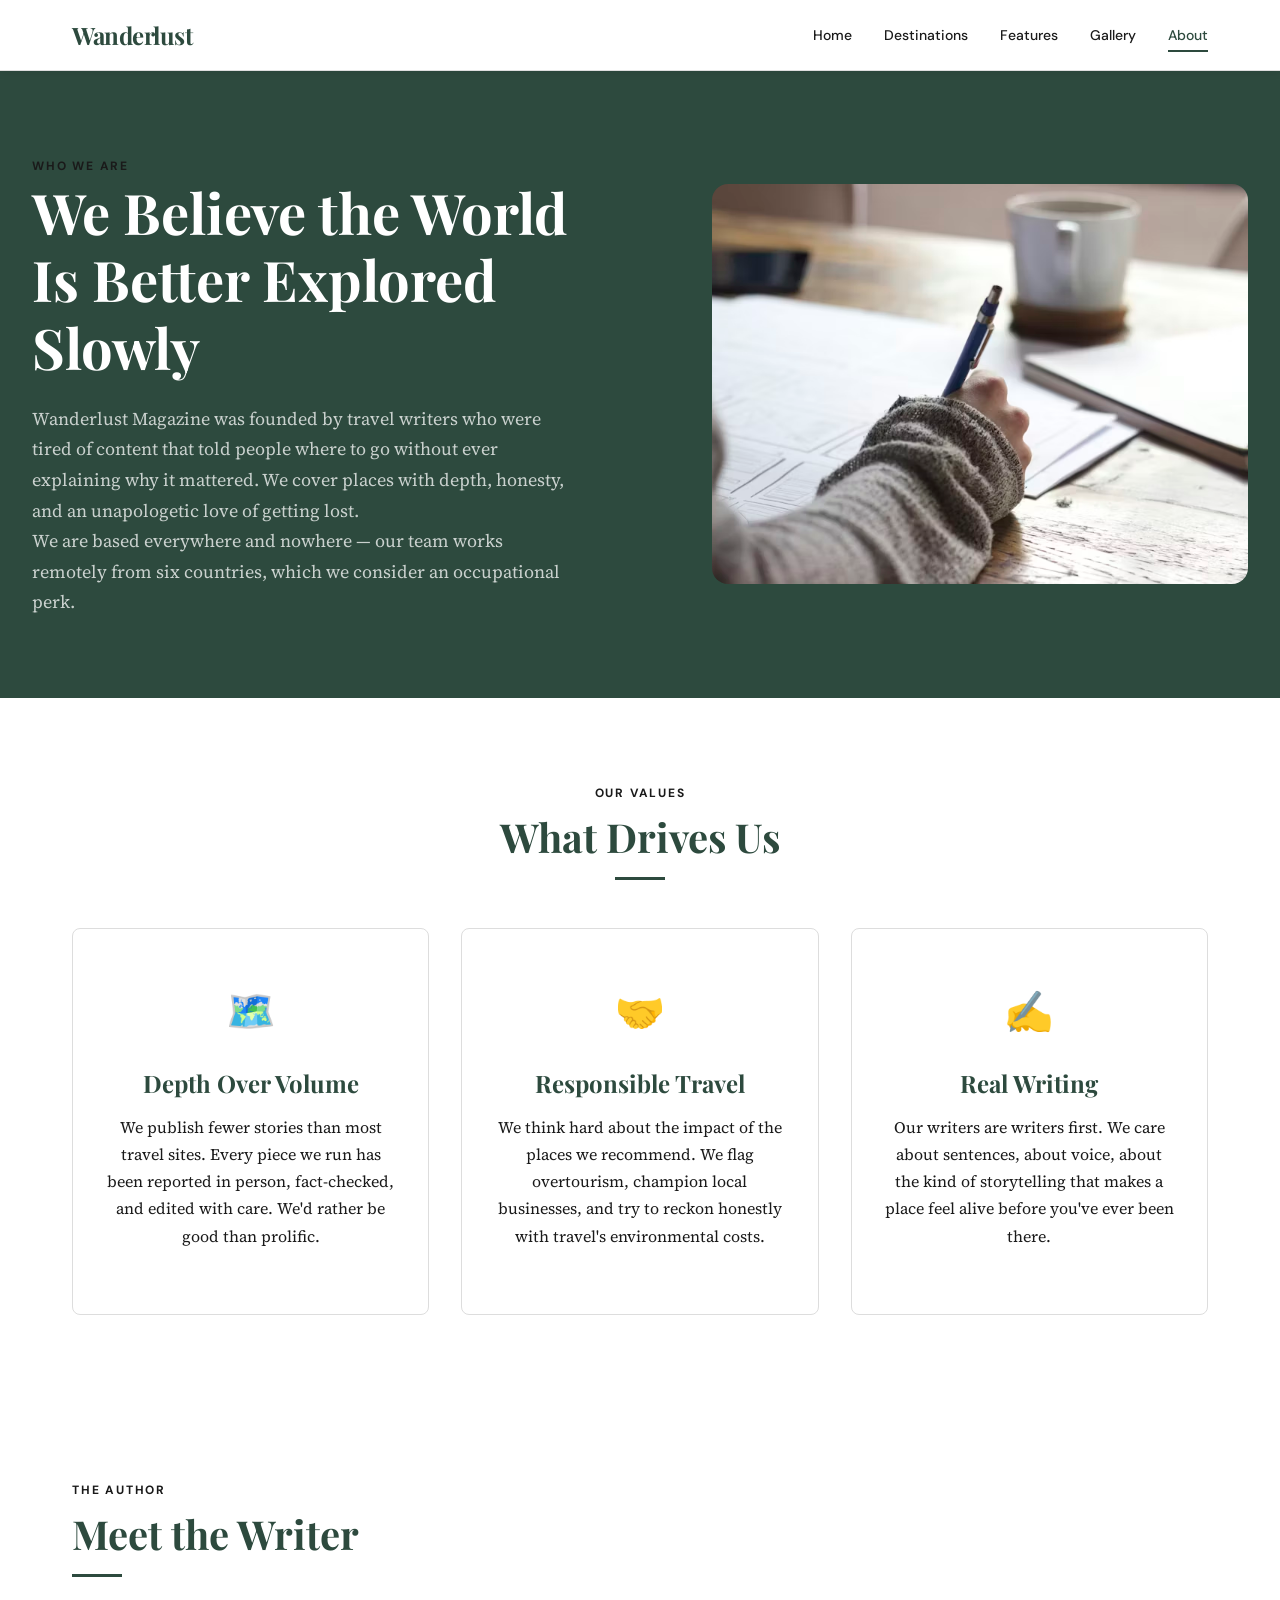
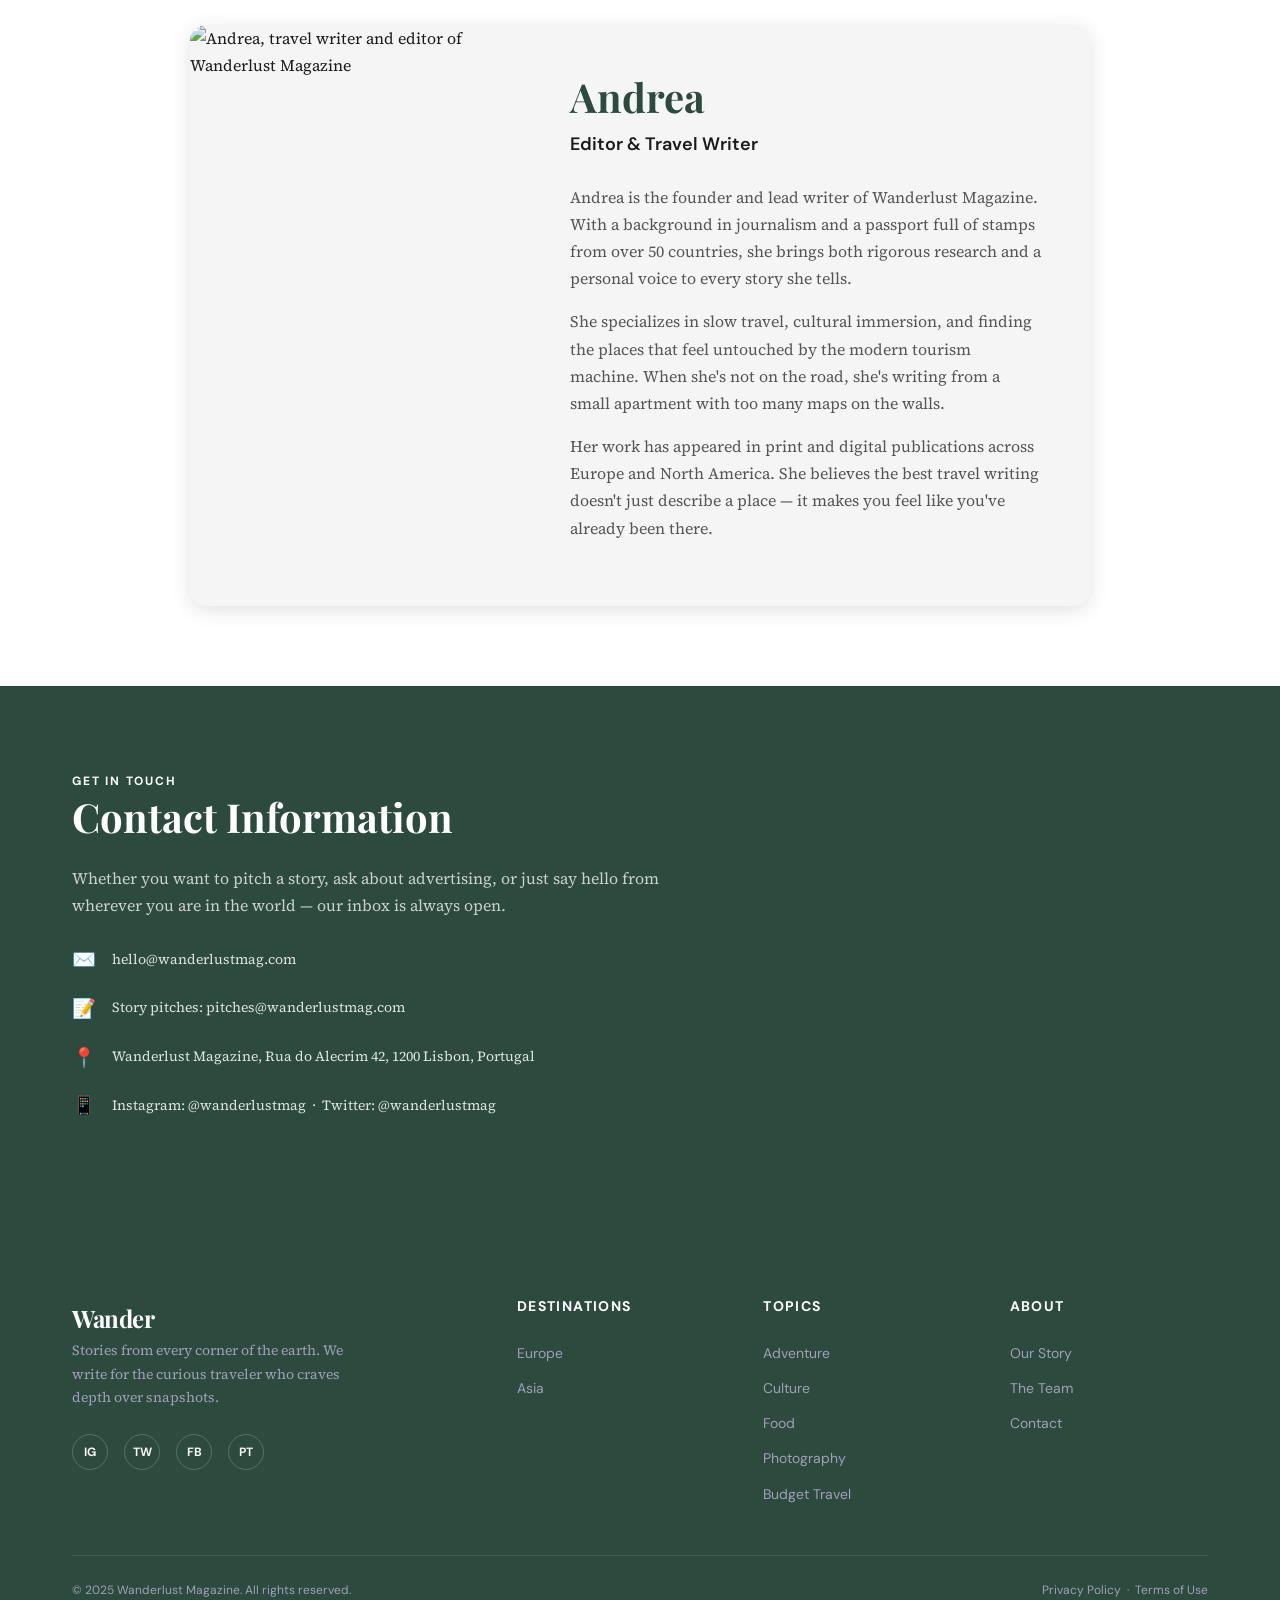
==== commit 9db1cdec: "about.html" ====
--- a/travel_magazine/about.html
+++ b/travel_magazine/about.html
@@ -8,7 +8,7 @@
   <link rel="preconnect" href="https://fonts.googleapis.com" />
   <link rel="preconnect" href="https://fonts.gstatic.com" crossorigin />
   <link href="https://fonts.googleapis.com/css2?family=Playfair+Display:ital,wght@0,400;0,700;1,400&family=Source+Serif+4:ital,wght@0,300;0,400;1,300&family=DM+Sans:wght@400;500;600;700&display=swap" rel="stylesheet" />
-  <link rel="stylesheet" href="../assets/css/style.css" />
+  <link rel="stylesheet" href="assets/css/style.css" />
 
   <!-- Extra styles for single-author layout -->
   <style>
--- a/travel_magazine/assets/css/style.css
+++ b/travel_magazine/assets/css/style.css
@@ -0,0 +1,1444 @@
+/* =============================================
+   WANDERLUST MAGAZINE — MAIN STYLESHEET
+   CMI 3315 | Project 2 | Spring 2026
+   ============================================= */
+
+/* --- CSS Custom Properties (Variables) --- */
+:root {
+  /* Colors */
+  --color-primary: #2d4a3e;
+  --color-accent: #2d4a3e;
+  --color-accent-dark: #1e3329;
+  --color-light: #f5f5f5;
+  --color-white: #ffffff;
+  --color-text: #1a1a1a;
+  --color-text-light: #555555;
+  --color-border: #dddddd;
+  --color-card-bg: #ffffff;
+  --color-footer-bg: #2d4a3e;
+
+  /* Fonts */
+  --font-heading: 'Playfair Display', Georgia, serif;
+  --font-body: 'Source Serif 4', Georgia, serif;
+  --font-ui: 'DM Sans', Arial, sans-serif;
+
+  /* Font Sizes */
+  --fs-xs: 0.75rem;
+  --fs-sm: 0.875rem;
+  --fs-base: 1rem;
+  --fs-md: 1.125rem;
+  --fs-lg: 1.25rem;
+  --fs-xl: 1.5rem;
+  --fs-2xl: 2rem;
+  --fs-3xl: 2.5rem;
+  --fs-4xl: 3.5rem;
+  --fs-5xl: 4.5rem;
+
+  /* Spacing */
+  --space-xs: 0.5rem;
+  --space-sm: 1rem;
+  --space-md: 1.5rem;
+  --space-lg: 2rem;
+  --space-xl: 3rem;
+  --space-2xl: 5rem;
+
+  /* Border Radius */
+  --radius-sm: 4px;
+  --radius-md: 8px;
+  --radius-lg: 16px;
+
+  /* Shadows */
+  --shadow-sm: 0 2px 8px rgba(0, 0, 0, 0.08);
+  --shadow-md: 0 4px 20px rgba(0, 0, 0, 0.12);
+  --shadow-lg: 0 8px 40px rgba(0, 0, 0, 0.16);
+
+  /* Transitions */
+  --transition: 0.3s ease;
+}
+
+/* --- Reset & Base --- */
+*, *::before, *::after {
+  box-sizing: border-box;
+  margin: 0;
+  padding: 0;
+}
+
+html {
+  scroll-behavior: smooth;
+}
+
+body {
+  font-family: var(--font-body);
+  font-size: var(--fs-base);
+  color: var(--color-text);
+  background-color: var(--color-light);
+  line-height: 1.7;
+}
+
+img {
+  max-width: 100%;
+  height: auto;
+  display: block;
+}
+
+a {
+  color: inherit;
+  text-decoration: none;
+}
+
+ul {
+  list-style: none;
+}
+
+/* --- Typography --- */
+h1, h2, h3, h4, h5 {
+  font-family: var(--font-heading);
+  line-height: 1.2;
+  color: var(--color-primary);
+}
+
+h1 { font-size: var(--fs-4xl); }
+h2 { font-size: var(--fs-3xl); }
+h3 { font-size: var(--fs-2xl); }
+h4 { font-size: var(--fs-xl); }
+h5 { font-size: var(--fs-lg); }
+
+p { margin-bottom: var(--space-sm); }
+
+.section-label {
+  font-family: var(--font-ui);
+  font-size: var(--fs-xs);
+  font-weight: 700;
+  letter-spacing: 0.15em;
+  text-transform: uppercase;
+  color: var(--color-text);
+}
+
+/* --- Layout Utilities --- */
+.container {
+  max-width: 1200px;
+  margin: 0 auto;
+  padding: 0 var(--space-lg);
+}
+
+.section {
+  padding: var(--space-2xl) 0;
+}
+
+/* --- Keyframe Animations --- */
+@keyframes fadeInUp {
+  from {
+    opacity: 0;
+    transform: translateY(30px);
+  }
+  to {
+    opacity: 1;
+    transform: translateY(0);
+  }
+}
+
+@keyframes fadeIn {
+  from { opacity: 0; }
+  to   { opacity: 1; }
+}
+
+@keyframes slideInLeft {
+  from {
+    opacity: 0;
+    transform: translateX(-30px);
+  }
+  to {
+    opacity: 1;
+    transform: translateX(0);
+  }
+}
+
+@keyframes underlineGrow {
+  from { width: 0; }
+  to   { width: 100%; }
+}
+
+/* --- Navigation --- */
+.site-header {
+  background-color: var(--color-white);
+  border-bottom: 1px solid var(--color-border);
+  position: sticky;
+  top: 0;
+  z-index: 100;
+  box-shadow: var(--shadow-sm);
+}
+
+.nav-wrapper {
+  display: flex;
+  align-items: center;
+  justify-content: space-between;
+  height: 70px;
+}
+
+.site-logo {
+  font-family: var(--font-heading);
+  font-size: var(--fs-xl);
+  font-weight: 700;
+  color: var(--color-primary);
+  letter-spacing: -0.02em;
+}
+
+.site-logo span {
+  color: var(--color-accent);
+}
+
+.main-nav ul {
+  display: flex;
+  gap: var(--space-lg);
+  align-items: center;
+}
+
+.main-nav a {
+  font-family: var(--font-ui);
+  font-size: var(--fs-sm);
+  font-weight: 500;
+  color: var(--color-text);
+  padding: var(--space-xs) 0;
+  position: relative;
+  transition: color var(--transition);
+}
+
+.main-nav a::after {
+  content: '';
+  position: absolute;
+  bottom: 0;
+  left: 0;
+  width: 0;
+  height: 2px;
+  background-color: var(--color-accent);
+  transition: width var(--transition);
+}
+
+.main-nav a:hover {
+  color: var(--color-accent);
+}
+
+.main-nav a:hover::after {
+  width: 100%;
+}
+
+.main-nav a.active {
+  color: var(--color-accent);
+}
+
+.main-nav a.active::after {
+  width: 100%;
+}
+
+/* Hamburger Menu */
+.hamburger {
+  display: none;
+  flex-direction: column;
+  gap: 5px;
+  cursor: pointer;
+  background: none;
+  border: none;
+  padding: var(--space-xs);
+}
+
+.hamburger span {
+  display: block;
+  width: 25px;
+  height: 2px;
+  background-color: var(--color-primary);
+  transition: var(--transition);
+}
+
+.hamburger.open span:nth-child(1) {
+  transform: translateY(7px) rotate(45deg);
+}
+.hamburger.open span:nth-child(2) {
+  opacity: 0;
+}
+.hamburger.open span:nth-child(3) {
+  transform: translateY(-7px) rotate(-45deg);
+}
+
+/* --- Footer --- */
+.site-footer {
+  background-color: var(--color-footer-bg);
+  color: var(--color-light);
+  padding: var(--space-2xl) 0 var(--space-lg);
+}
+
+.footer-grid {
+  display: grid;
+  grid-template-columns: 2fr 1fr 1fr 1fr;
+  gap: var(--space-xl);
+  margin-bottom: var(--space-xl);
+}
+
+.footer-brand .site-logo {
+  color: var(--color-white);
+  margin-bottom: var(--space-sm);
+}
+
+.footer-brand p {
+  font-size: var(--fs-sm);
+  color: #a0a0b8;
+  margin-bottom: var(--space-md);
+  max-width: 280px;
+}
+
+.footer-socials {
+  display: flex;
+  gap: var(--space-sm);
+}
+
+.footer-socials a {
+  display: flex;
+  align-items: center;
+  justify-content: center;
+  width: 36px;
+  height: 36px;
+  border: 1px solid rgba(255, 255, 255, 0.2);
+  border-radius: 50%;
+  font-family: var(--font-ui);
+  font-size: var(--fs-xs);
+  font-weight: 700;
+  color: var(--color-light);
+  transition: var(--transition);
+}
+
+.footer-socials a:hover {
+  background-color: var(--color-accent);
+  border-color: var(--color-accent);
+}
+
+.footer-col h4 {
+  font-family: var(--font-ui);
+  font-size: var(--fs-sm);
+  font-weight: 700;
+  letter-spacing: 0.1em;
+  text-transform: uppercase;
+  color: var(--color-white);
+  margin-bottom: var(--space-md);
+}
+
+.footer-col ul {
+  display: flex;
+  flex-direction: column;
+  gap: var(--space-xs);
+}
+
+.footer-col a {
+  font-family: var(--font-ui);
+  font-size: var(--fs-sm);
+  color: #a0a0b8;
+  transition: color var(--transition);
+}
+
+.footer-col a:hover {
+  color: var(--color-accent);
+}
+
+.footer-bottom {
+  border-top: 1px solid rgba(255, 255, 255, 0.1);
+  padding-top: var(--space-md);
+  display: flex;
+  justify-content: space-between;
+  align-items: center;
+}
+
+.footer-bottom p {
+  font-family: var(--font-ui);
+  font-size: var(--fs-xs);
+  color: #a0a0b8;
+  margin: 0;
+}
+
+/* --- Article Cards --- */
+.article-card {
+  background: var(--color-card-bg);
+  border-radius: var(--radius-md);
+  overflow: hidden;
+  box-shadow: var(--shadow-sm);
+  transition: transform var(--transition), box-shadow var(--transition);
+  animation: fadeInUp 0.6s ease both;
+}
+
+.article-card:hover {
+  transform: translateY(-6px);
+  box-shadow: var(--shadow-md);
+}
+
+.card-image {
+  width: 100%;
+  height: 200px;
+  object-fit: cover;
+  transition: transform 0.4s ease;
+}
+
+.article-card:hover .card-image {
+  transform: scale(1.04);
+}
+
+.card-image-wrapper {
+  overflow: hidden;
+}
+
+.card-body {
+  padding: var(--space-md);
+}
+
+.card-category {
+  font-family: var(--font-ui);
+  font-size: var(--fs-xs);
+  font-weight: 700;
+  letter-spacing: 0.1em;
+  text-transform: uppercase;
+  color: var(--color-text);
+  margin-bottom: var(--space-xs);
+}
+
+.card-title {
+  font-family: var(--font-heading);
+  font-size: var(--fs-lg);
+  line-height: 1.3;
+  margin-bottom: var(--space-xs);
+  color: var(--color-primary);
+}
+
+.card-title a:hover {
+  color: var(--color-accent);
+}
+
+.card-excerpt {
+  font-size: var(--fs-sm);
+  color: var(--color-text-light);
+  line-height: 1.6;
+  margin-bottom: var(--space-sm);
+}
+
+.card-meta {
+  font-family: var(--font-ui);
+  font-size: var(--fs-xs);
+  color: var(--color-text-light);
+  display: flex;
+  gap: var(--space-sm);
+}
+
+/* --- Section Headers --- */
+.section-header {
+  margin-bottom: var(--space-xl);
+}
+
+.section-header h2 {
+  margin-top: var(--space-xs);
+  margin-bottom: var(--space-xs);
+}
+
+.section-divider {
+  width: 50px;
+  height: 3px;
+  background-color: var(--color-accent);
+  margin-top: var(--space-sm);
+}
+
+/* =============================================
+   HOMEPAGE STYLES
+   ============================================= */
+
+/* Hero Section */
+.hero {
+  position: relative;
+  height: 85vh;
+  min-height: 500px;
+  overflow: hidden;
+  display: flex;
+  align-items: flex-end;
+}
+
+.hero-image {
+  position: absolute;
+  inset: 0;
+  width: 100%;
+  height: 100%;
+  object-fit: cover;
+}
+
+.hero-overlay {
+  position: absolute;
+  inset: 0;
+  background: linear-gradient(
+    to top,
+    rgba(26, 26, 46, 0.92) 0%,
+    rgba(26, 26, 46, 0.4) 60%,
+    transparent 100%
+  );
+}
+
+.hero-content {
+  position: relative;
+  z-index: 2;
+  padding: var(--space-2xl) 0;
+  animation: fadeInUp 0.8s ease both;
+}
+
+.hero-content .section-label {
+  color: var(--color-accent);
+  margin-bottom: var(--space-sm);
+}
+
+.hero-title {
+  font-size: var(--fs-5xl);
+  color: var(--color-white);
+  max-width: 700px;
+  margin-bottom: var(--space-md);
+  line-height: 1.1;
+}
+
+.hero-excerpt {
+  font-size: var(--fs-md);
+  color: rgba(255, 255, 255, 0.8);
+  max-width: 550px;
+  margin-bottom: var(--space-lg);
+}
+
+.hero-meta {
+  font-family: var(--font-ui);
+  font-size: var(--fs-sm);
+  color: rgba(255, 255, 255, 0.6);
+  margin-bottom: var(--space-md);
+}
+
+.btn {
+  display: inline-block;
+  font-family: var(--font-ui);
+  font-size: var(--fs-sm);
+  font-weight: 600;
+  padding: 0.75rem 1.75rem;
+  border-radius: var(--radius-sm);
+  transition: var(--transition);
+  cursor: pointer;
+}
+
+.btn-primary {
+  background-color: var(--color-accent);
+  color: var(--color-white);
+}
+
+.btn-primary:hover {
+  background-color: var(--color-accent-dark);
+}
+
+.btn-outline {
+  border: 2px solid var(--color-accent);
+  color: var(--color-accent);
+  background: transparent;
+}
+
+.btn-outline:hover {
+  background-color: var(--color-accent);
+  color: var(--color-white);
+}
+
+/* Recent Articles Grid */
+.articles-grid {
+  display: grid;
+  grid-template-columns: repeat(3, 1fr);
+  gap: var(--space-lg);
+}
+
+/* Featured Section (2-col) */
+.featured-grid {
+  display: grid;
+  grid-template-columns: 1.5fr 1fr;
+  gap: var(--space-lg);
+}
+
+.featured-card {
+  background: var(--color-card-bg);
+  border-radius: var(--radius-md);
+  overflow: hidden;
+  box-shadow: var(--shadow-sm);
+  transition: transform var(--transition), box-shadow var(--transition);
+}
+
+.featured-card:hover {
+  transform: translateY(-5px);
+  box-shadow: var(--shadow-md);
+}
+
+.featured-card img {
+  width: 100%;
+  height: 340px;
+  object-fit: cover;
+  transition: transform 0.4s ease;
+}
+
+.featured-card:hover img {
+  transform: scale(1.03);
+}
+
+.featured-card-img-wrap {
+  overflow: hidden;
+}
+
+.featured-card .card-body {
+  padding: var(--space-lg);
+}
+
+.featured-card .card-title {
+  font-size: var(--fs-2xl);
+}
+
+.sidebar-cards {
+  display: flex;
+  flex-direction: column;
+  gap: var(--space-md);
+}
+
+.sidebar-card {
+  display: flex;
+  gap: var(--space-md);
+  background: var(--color-card-bg);
+  border-radius: var(--radius-md);
+  overflow: hidden;
+  box-shadow: var(--shadow-sm);
+  transition: transform var(--transition), box-shadow var(--transition);
+}
+
+.sidebar-card:hover {
+  transform: translateY(-3px);
+  box-shadow: var(--shadow-md);
+}
+
+.sidebar-card img {
+  width: 130px;
+  height: 100%;
+  min-height: 110px;
+  object-fit: cover;
+  flex-shrink: 0;
+  transition: transform 0.4s ease;
+}
+
+.sidebar-card:hover img {
+  transform: scale(1.05);
+}
+
+.sidebar-card-img-wrap {
+  overflow: hidden;
+  flex-shrink: 0;
+}
+
+.sidebar-card .card-body {
+  padding: var(--space-sm);
+  display: flex;
+  flex-direction: column;
+  justify-content: center;
+}
+
+.sidebar-card .card-title {
+  font-size: var(--fs-base);
+}
+
+/* Newsletter Banner */
+.newsletter-section {
+  background-color: var(--color-primary);
+  padding: var(--space-2xl) 0;
+  text-align: center;
+}
+
+.newsletter-section h2 {
+  color: var(--color-white);
+  margin-bottom: var(--space-xs);
+}
+
+.newsletter-section p {
+  color: rgba(255, 255, 255, 0.7);
+  margin-bottom: var(--space-lg);
+}
+
+.newsletter-form {
+  display: flex;
+  justify-content: center;
+  gap: var(--space-sm);
+  max-width: 500px;
+  margin: 0 auto;
+}
+
+.newsletter-form input {
+  flex: 1;
+  padding: 0.75rem var(--space-md);
+  border: none;
+  border-radius: var(--radius-sm);
+  font-family: var(--font-ui);
+  font-size: var(--fs-sm);
+}
+
+.newsletter-form input:focus {
+  outline: 2px solid var(--color-accent);
+}
+
+/* =============================================
+   ARTICLE PAGE STYLES
+   ============================================= */
+
+.article-hero {
+  position: relative;
+  height: 60vh;
+  min-height: 400px;
+  overflow: hidden;
+  display: flex;
+  align-items: flex-end;
+}
+
+.article-hero img {
+  position: absolute;
+  inset: 0;
+  width: 100%;
+  height: 100%;
+  object-fit: cover;
+}
+
+.article-hero-overlay {
+  position: absolute;
+  inset: 0;
+  background: linear-gradient(
+    to top,
+    rgba(26, 26, 46, 0.88) 0%,
+    rgba(26, 26, 46, 0.3) 60%,
+    transparent 100%
+  );
+}
+
+.article-hero-content {
+  position: relative;
+  z-index: 2;
+  padding-bottom: var(--space-xl);
+  animation: fadeInUp 0.7s ease both;
+}
+
+.article-hero-content h1 {
+  color: var(--color-white);
+  font-size: var(--fs-4xl);
+  max-width: 800px;
+  margin-bottom: var(--space-md);
+}
+
+.article-byline {
+  font-family: var(--font-ui);
+  font-size: var(--fs-sm);
+  color: rgba(255, 255, 255, 0.7);
+  display: flex;
+  gap: var(--space-md);
+}
+
+/* Article layout: main content + sidebar */
+.article-layout {
+  display: grid;
+  grid-template-columns: 1fr 300px;
+  gap: var(--space-2xl);
+  padding: var(--space-2xl) 0;
+}
+
+.article-body {
+  font-size: var(--fs-md);
+  line-height: 1.8;
+  color: var(--color-text);
+  max-width: 720px;
+}
+
+.article-body p {
+  margin-bottom: var(--space-md);
+}
+
+.article-body h2 {
+  font-size: var(--fs-2xl);
+  margin: var(--space-xl) 0 var(--space-md);
+}
+
+.article-body h3 {
+  font-size: var(--fs-xl);
+  margin: var(--space-lg) 0 var(--space-sm);
+}
+
+/* Pull Quote */
+.pull-quote {
+  border-left: 4px solid var(--color-accent);
+  padding: var(--space-md) var(--space-xl);
+  margin: var(--space-xl) 0;
+  background-color: var(--color-white);
+  border-radius: 0 var(--radius-md) var(--radius-md) 0;
+}
+
+.pull-quote blockquote {
+  font-family: var(--font-heading);
+  font-size: var(--fs-2xl);
+  font-style: italic;
+  color: var(--color-primary);
+  line-height: 1.4;
+}
+
+.pull-quote cite {
+  display: block;
+  font-family: var(--font-ui);
+  font-size: var(--fs-sm);
+  color: var(--color-text-light);
+  margin-top: var(--space-sm);
+  font-style: normal;
+}
+
+/* Article Sidebar */
+.article-sidebar {
+  position: sticky;
+  top: 90px;
+  height: fit-content;
+}
+
+.sidebar-widget {
+  background: var(--color-white);
+  border-radius: var(--radius-md);
+  padding: var(--space-lg);
+  margin-bottom: var(--space-lg);
+  box-shadow: var(--shadow-sm);
+}
+
+.sidebar-widget h3 {
+  font-family: var(--font-ui);
+  font-size: var(--fs-sm);
+  font-weight: 700;
+  text-transform: uppercase;
+  letter-spacing: 0.1em;
+  color: var(--color-text-light);
+  margin-bottom: var(--space-md);
+  padding-bottom: var(--space-xs);
+  border-bottom: 2px solid var(--color-border);
+}
+
+.related-article {
+  display: flex;
+  gap: var(--space-sm);
+  margin-bottom: var(--space-md);
+  padding-bottom: var(--space-md);
+  border-bottom: 1px solid var(--color-border);
+}
+
+.related-article:last-child {
+  margin-bottom: 0;
+  padding-bottom: 0;
+  border-bottom: none;
+}
+
+.related-article img {
+  width: 70px;
+  height: 70px;
+  object-fit: cover;
+  border-radius: var(--radius-sm);
+  flex-shrink: 0;
+}
+
+.related-article h4 {
+  font-size: var(--fs-sm);
+  line-height: 1.4;
+}
+
+.related-article h4 a:hover {
+  color: var(--color-accent);
+}
+
+.related-article span {
+  font-family: var(--font-ui);
+  font-size: var(--fs-xs);
+  color: var(--color-text-light);
+}
+
+/* Tags */
+.article-tags {
+  display: flex;
+  flex-wrap: wrap;
+  gap: var(--space-xs);
+  margin-top: var(--space-xl);
+}
+
+.tag {
+  font-family: var(--font-ui);
+  font-size: var(--fs-xs);
+  font-weight: 600;
+  padding: 0.3rem 0.8rem;
+  background: var(--color-light);
+  border: 1px solid var(--color-border);
+  border-radius: 100px;
+  color: var(--color-text-light);
+  transition: var(--transition);
+}
+
+.tag:hover {
+  background: var(--color-accent);
+  color: var(--color-white);
+  border-color: var(--color-accent);
+}
+
+/* =============================================
+   CATEGORY PAGE STYLES
+   ============================================= */
+
+.category-header {
+  background-color: var(--color-primary);
+  padding: var(--space-2xl) 0;
+  text-align: center;
+  animation: fadeIn 0.6s ease;
+}
+
+.category-header .section-label {
+  color: var(--color-white);
+  margin-bottom: var(--space-sm);
+}
+
+.category-header h1 {
+  color: var(--color-white);
+  margin-bottom: var(--space-sm);
+}
+
+.category-header p {
+  color: rgba(255, 255, 255, 0.7);
+  max-width: 600px;
+  margin: 0 auto;
+  font-size: var(--fs-md);
+}
+
+.category-filter {
+  display: flex;
+  gap: var(--space-sm);
+  margin-bottom: var(--space-xl);
+  flex-wrap: wrap;
+}
+
+.filter-btn {
+  font-family: var(--font-ui);
+  font-size: var(--fs-sm);
+  font-weight: 600;
+  padding: 0.5rem 1.25rem;
+  border-radius: 100px;
+  border: 2px solid var(--color-border);
+  background: var(--color-white);
+  color: var(--color-text-light);
+  cursor: pointer;
+  transition: var(--transition);
+}
+
+.filter-btn:hover,
+.filter-btn.active {
+  background: var(--color-accent);
+  border-color: var(--color-accent);
+  color: var(--color-white);
+}
+
+.category-grid {
+  display: grid;
+  grid-template-columns: repeat(3, 1fr);
+  gap: var(--space-lg);
+}
+
+/* Pagination */
+.pagination {
+  display: flex;
+  justify-content: center;
+  gap: var(--space-xs);
+  margin-top: var(--space-2xl);
+}
+
+.pagination a {
+  font-family: var(--font-ui);
+  font-size: var(--fs-sm);
+  font-weight: 600;
+  display: flex;
+  align-items: center;
+  justify-content: center;
+  width: 40px;
+  height: 40px;
+  border-radius: var(--radius-sm);
+  border: 1px solid var(--color-border);
+  background: var(--color-white);
+  color: var(--color-text);
+  transition: var(--transition);
+}
+
+.pagination a:hover,
+.pagination a.active {
+  background: var(--color-accent);
+  border-color: var(--color-accent);
+  color: var(--color-white);
+}
+
+/* =============================================
+   ABOUT PAGE STYLES
+   ============================================= */
+
+.about-hero {
+  background-color: var(--color-primary);
+  padding: var(--space-2xl) 0;
+  display: grid;
+  grid-template-columns: 1fr 1fr;
+  gap: var(--space-2xl);
+  align-items: center;
+}
+
+.about-hero-text .section-label {
+  margin-bottom: var(--space-sm);
+}
+
+.about-hero-text h1 {
+  color: var(--color-white);
+  margin-bottom: var(--space-md);
+}
+
+.about-hero-text p {
+  color: rgba(255, 255, 255, 0.75);
+  font-size: var(--fs-md);
+  margin-bottom: 0;
+}
+
+.about-hero-image img {
+  border-radius: var(--radius-lg);
+  width: 100%;
+  height: 400px;
+  object-fit: cover;
+}
+
+/* Mission Section */
+.mission-section {
+  background: var(--color-white);
+}
+
+.mission-grid {
+  display: grid;
+  grid-template-columns: repeat(3, 1fr);
+  gap: var(--space-lg);
+  margin-top: var(--space-xl);
+}
+
+.mission-card {
+  text-align: center;
+  padding: var(--space-xl) var(--space-lg);
+  border: 1px solid var(--color-border);
+  border-radius: var(--radius-md);
+  transition: var(--transition);
+}
+
+.mission-card:hover {
+  border-color: var(--color-accent);
+  box-shadow: var(--shadow-md);
+}
+
+.mission-icon {
+  font-size: 2.5rem;
+  margin-bottom: var(--space-md);
+}
+
+.mission-card h3 {
+  font-size: var(--fs-xl);
+  margin-bottom: var(--space-sm);
+}
+
+/* Team Section */
+.team-grid {
+  display: grid;
+  grid-template-columns: repeat(4, 1fr);
+  gap: var(--space-lg);
+}
+
+.team-card {
+  text-align: center;
+  animation: fadeInUp 0.5s ease both;
+}
+
+.team-card:nth-child(2) { animation-delay: 0.1s; }
+.team-card:nth-child(3) { animation-delay: 0.2s; }
+.team-card:nth-child(4) { animation-delay: 0.3s; }
+
+.team-card img {
+  width: 100%;
+  height: 240px;
+  object-fit: cover;
+  border-radius: var(--radius-md);
+  margin-bottom: var(--space-md);
+  transition: transform var(--transition);
+}
+
+.team-card:hover img {
+  transform: scale(1.03);
+}
+
+.team-card h3 {
+  font-size: var(--fs-lg);
+  margin-bottom: var(--space-xs);
+}
+
+.team-role {
+  font-family: var(--font-ui);
+  font-size: var(--fs-sm);
+  color: var(--color-text);
+  font-weight: 600;
+  margin-bottom: var(--space-xs);
+}
+
+.team-bio {
+  font-size: var(--fs-sm);
+  color: var(--color-text-light);
+}
+
+/* Contact Section */
+.contact-section {
+  background: var(--color-primary);
+  padding: var(--space-2xl) 0;
+}
+
+.contact-grid {
+  display: grid;
+  grid-template-columns: 1fr 1fr;
+  gap: var(--space-2xl);
+  align-items: start;
+}
+
+.contact-info h2 {
+  color: var(--color-white);
+  margin-bottom: var(--space-md);
+}
+
+.contact-info p {
+  color: rgba(255, 255, 255, 0.7);
+  margin-bottom: var(--space-md);
+}
+
+.contact-detail {
+  display: flex;
+  align-items: center;
+  gap: var(--space-sm);
+  margin-bottom: var(--space-sm);
+}
+
+.contact-detail .icon {
+  font-size: 1.2rem;
+}
+
+.contact-detail p {
+  color: rgba(255, 255, 255, 0.8);
+  margin: 0;
+  font-size: var(--fs-sm);
+}
+
+.contact-form {
+  background: rgba(255, 255, 255, 0.05);
+  padding: var(--space-xl);
+  border-radius: var(--radius-md);
+  border: 1px solid rgba(255, 255, 255, 0.1);
+}
+
+.form-group {
+  margin-bottom: var(--space-md);
+}
+
+.form-group label {
+  display: block;
+  font-family: var(--font-ui);
+  font-size: var(--fs-sm);
+  font-weight: 600;
+  color: rgba(255, 255, 255, 0.8);
+  margin-bottom: var(--space-xs);
+}
+
+.form-group input,
+.form-group textarea {
+  width: 100%;
+  padding: 0.75rem var(--space-sm);
+  background: rgba(255, 255, 255, 0.1);
+  border: 1px solid rgba(255, 255, 255, 0.2);
+  border-radius: var(--radius-sm);
+  color: var(--color-white);
+  font-family: var(--font-body);
+  font-size: var(--fs-sm);
+  transition: border-color var(--transition);
+}
+
+.form-group input:focus,
+.form-group textarea:focus {
+  outline: none;
+  border-color: var(--color-accent);
+}
+
+.form-group textarea {
+  height: 130px;
+  resize: vertical;
+}
+
+/* =============================================
+   GALLERY PAGE STYLES
+   ============================================= */
+
+.gallery-header {
+  background: var(--color-primary);
+  padding: var(--space-2xl) 0;
+  text-align: center;
+}
+
+.gallery-header h1 {
+  color: var(--color-white);
+  margin-bottom: var(--space-sm);
+}
+
+.gallery-header p {
+  color: rgba(255, 255, 255, 0.7);
+  max-width: 600px;
+  margin: 0 auto;
+}
+
+/* Gallery Grid using CSS Grid */
+.photo-gallery {
+  display: grid;
+  grid-template-columns: repeat(4, 1fr);
+  grid-auto-rows: 250px;
+  gap: var(--space-sm);
+}
+
+.gallery-item {
+  overflow: hidden;
+  border-radius: var(--radius-sm);
+  cursor: pointer;
+  position: relative;
+}
+
+/* Make some items larger */
+.gallery-item.wide {
+  grid-column: span 2;
+}
+
+.gallery-item.tall {
+  grid-row: span 2;
+}
+
+.gallery-item.featured {
+  grid-column: span 2;
+  grid-row: span 2;
+}
+
+.gallery-item img {
+  width: 100%;
+  height: 100%;
+  object-fit: cover;
+  transition: transform 0.5s ease;
+}
+
+.gallery-item:hover img {
+  transform: scale(1.08);
+}
+
+.gallery-caption {
+  position: absolute;
+  bottom: 0;
+  left: 0;
+  right: 0;
+  padding: var(--space-sm) var(--space-md);
+  background: linear-gradient(to top, rgba(0,0,0,0.8), transparent);
+  color: var(--color-white);
+  transform: translateY(100%);
+  transition: transform var(--transition);
+}
+
+.gallery-item:hover .gallery-caption {
+  transform: translateY(0);
+}
+
+.gallery-caption h4 {
+  color: var(--color-white);
+  font-size: var(--fs-base);
+  margin-bottom: 2px;
+}
+
+.gallery-caption span {
+  font-family: var(--font-ui);
+  font-size: var(--fs-xs);
+  color: rgba(255, 255, 255, 0.7);
+}
+
+/* Destinations Spotlight */
+.destinations-grid {
+  display: grid;
+  grid-template-columns: repeat(3, 1fr);
+  gap: var(--space-lg);
+}
+
+.destination-card {
+  position: relative;
+  border-radius: var(--radius-md);
+  overflow: hidden;
+  height: 300px;
+  cursor: pointer;
+  transition: transform var(--transition);
+}
+
+.destination-card:hover {
+  transform: scale(1.02);
+}
+
+.destination-card img {
+  width: 100%;
+  height: 100%;
+  object-fit: cover;
+  transition: transform 0.5s ease;
+}
+
+.destination-card:hover img {
+  transform: scale(1.07);
+}
+
+.destination-overlay {
+  position: absolute;
+  inset: 0;
+  background: linear-gradient(to top, rgba(0,0,0,0.75) 0%, transparent 60%);
+  display: flex;
+  flex-direction: column;
+  justify-content: flex-end;
+  padding: var(--space-lg);
+}
+
+.destination-overlay h3 {
+  color: var(--color-white);
+  font-size: var(--fs-2xl);
+  margin-bottom: 4px;
+}
+
+.destination-overlay span {
+  font-family: var(--font-ui);
+  font-size: var(--fs-sm);
+  color: rgba(255, 255, 255, 0.8);
+}
+
+/* =============================================
+   RESPONSIVE DESIGN — TABLET (768px)
+   ============================================= */
+
+@media (max-width: 768px) {
+  /* Typography */
+  h1 { font-size: var(--fs-3xl); }
+  h2 { font-size: var(--fs-2xl); }
+
+  /* Navigation */
+  .hamburger {
+    display: flex;
+  }
+
+  .main-nav {
+    display: none;
+    position: absolute;
+    top: 70px;
+    left: 0;
+    right: 0;
+    background: var(--color-white);
+    border-top: 1px solid var(--color-border);
+    border-bottom: 1px solid var(--color-border);
+    padding: var(--space-md);
+    box-shadow: var(--shadow-md);
+    z-index: 99;
+  }
+
+  .main-nav.open {
+    display: block;
+    animation: fadeInUp 0.3s ease;
+  }
+
+  .main-nav ul {
+    flex-direction: column;
+    gap: 0;
+  }
+
+  .main-nav a {
+    display: block;
+    padding: var(--space-sm) 0;
+    border-bottom: 1px solid var(--color-border);
+    font-size: var(--fs-base);
+  }
+
+  /* Hero */
+  .hero-title { font-size: var(--fs-3xl); }
+
+  /* Grids */
+  .articles-grid,
+  .category-grid { grid-template-columns: repeat(2, 1fr); }
+
+  .featured-grid { grid-template-columns: 1fr; }
+
+  .footer-grid { grid-template-columns: 1fr 1fr; }
+
+  .article-layout { grid-template-columns: 1fr; }
+  .article-sidebar { position: static; }
+
+  .about-hero { grid-template-columns: 1fr; }
+  .about-hero-image { display: none; }
+
+  .mission-grid { grid-template-columns: 1fr 1fr; }
+
+  .team-grid { grid-template-columns: repeat(2, 1fr); }
+
+  .contact-grid { grid-template-columns: 1fr; }
+
+  .photo-gallery { grid-template-columns: repeat(2, 1fr); }
+  .gallery-item.featured { grid-column: span 2; }
+
+  .destinations-grid { grid-template-columns: 1fr 1fr; }
+}
+
+/* =============================================
+   RESPONSIVE DESIGN — MOBILE (480px)
+   ============================================= */
+
+@media (max-width: 480px) {
+  :root {
+    --space-2xl: 3rem;
+  }
+
+  /* Typography */
+  h1 { font-size: var(--fs-2xl); }
+  h2 { font-size: var(--fs-xl); }
+
+  /* Hero */
+  .hero { height: 70vh; }
+  .hero-title { font-size: var(--fs-2xl); }
+  .hero-excerpt { display: none; }
+
+  /* Grids go single column */
+  .articles-grid,
+  .category-grid,
+  .mission-grid,
+  .destinations-grid { grid-template-columns: 1fr; }
+
+  .team-grid { grid-template-columns: 1fr 1fr; }
+
+  .footer-grid { grid-template-columns: 1fr; }
+
+  .footer-bottom {
+    flex-direction: column;
+    gap: var(--space-xs);
+    text-align: center;
+  }
+
+  .newsletter-form {
+    flex-direction: column;
+  }
+
+  .photo-gallery {
+    grid-template-columns: 1fr;
+    grid-auto-rows: 220px;
+  }
+
+  .gallery-item.wide,
+  .gallery-item.tall,
+  .gallery-item.featured {
+    grid-column: span 1;
+    grid-row: span 1;
+  }
+
+  .article-hero-content h1 {
+    font-size: var(--fs-2xl);
+  }
+
+  .sidebar-card img {
+    width: 90px;
+  }
+}
